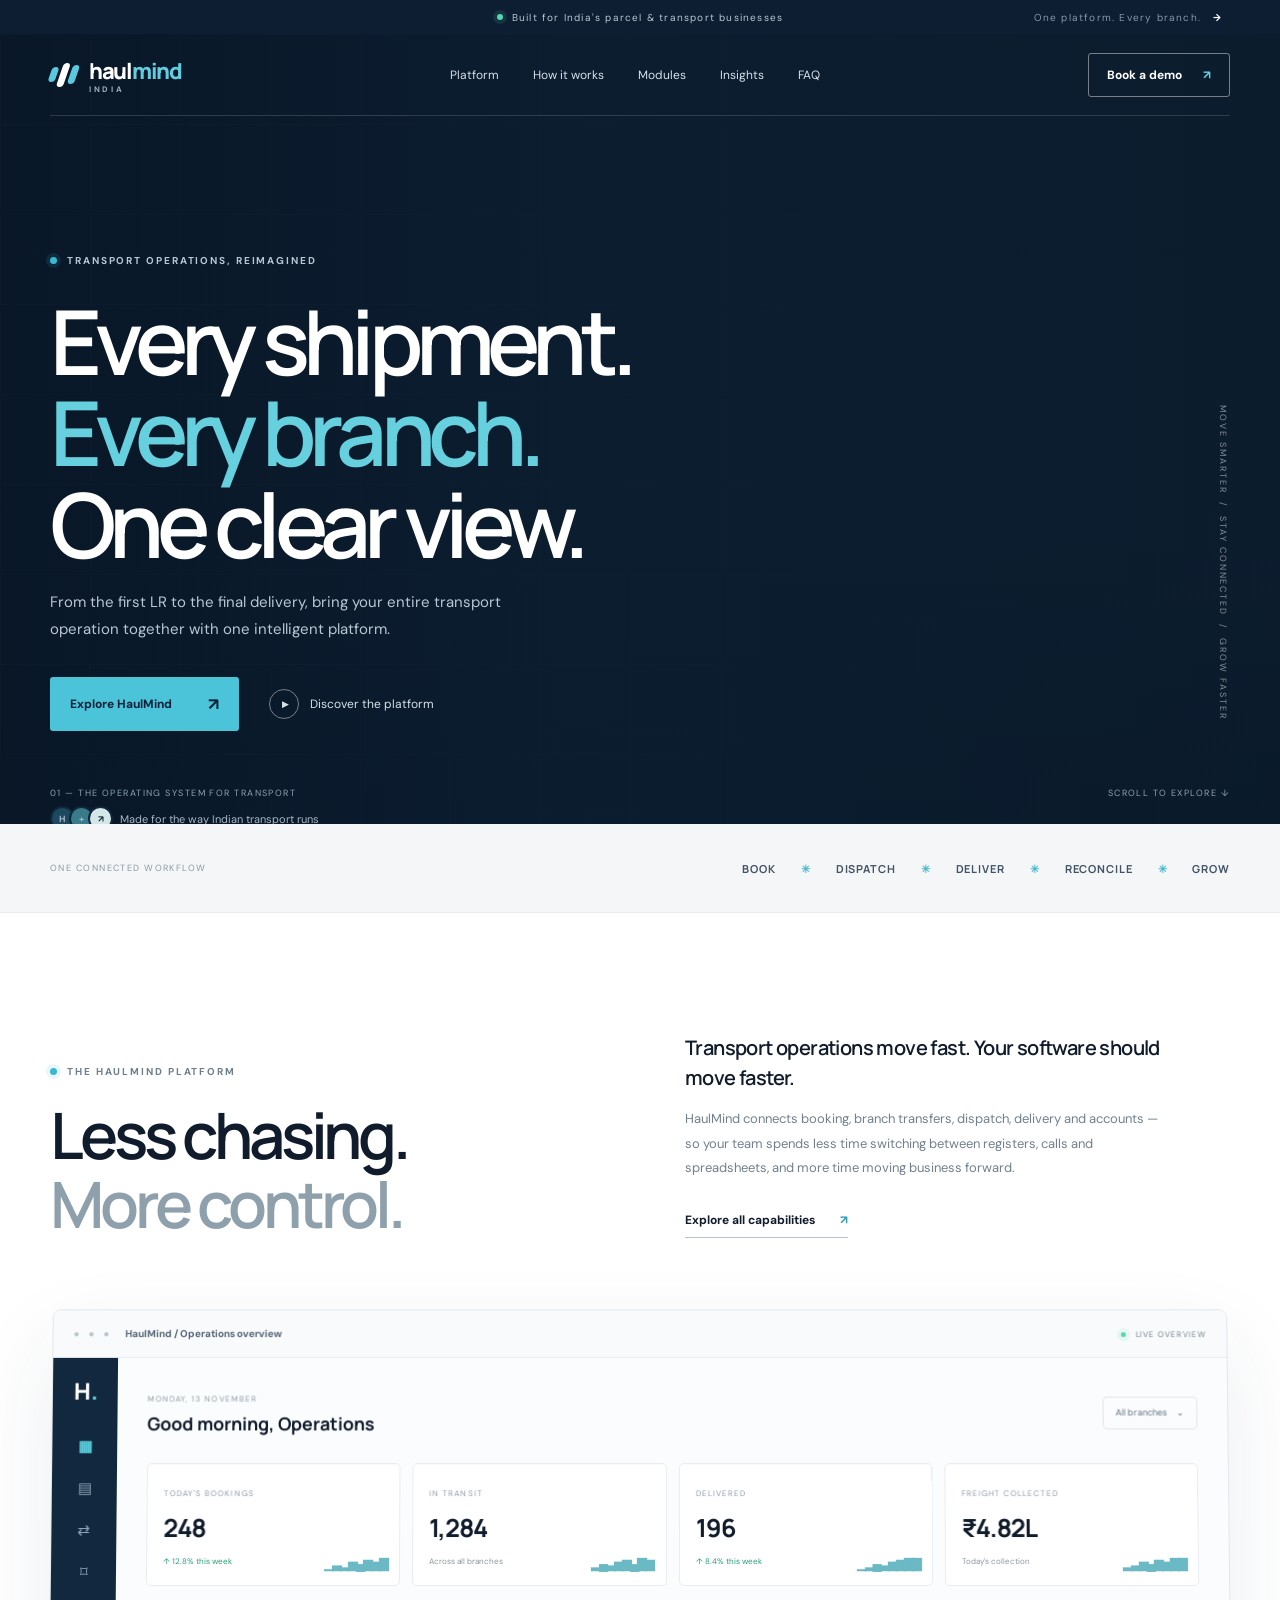
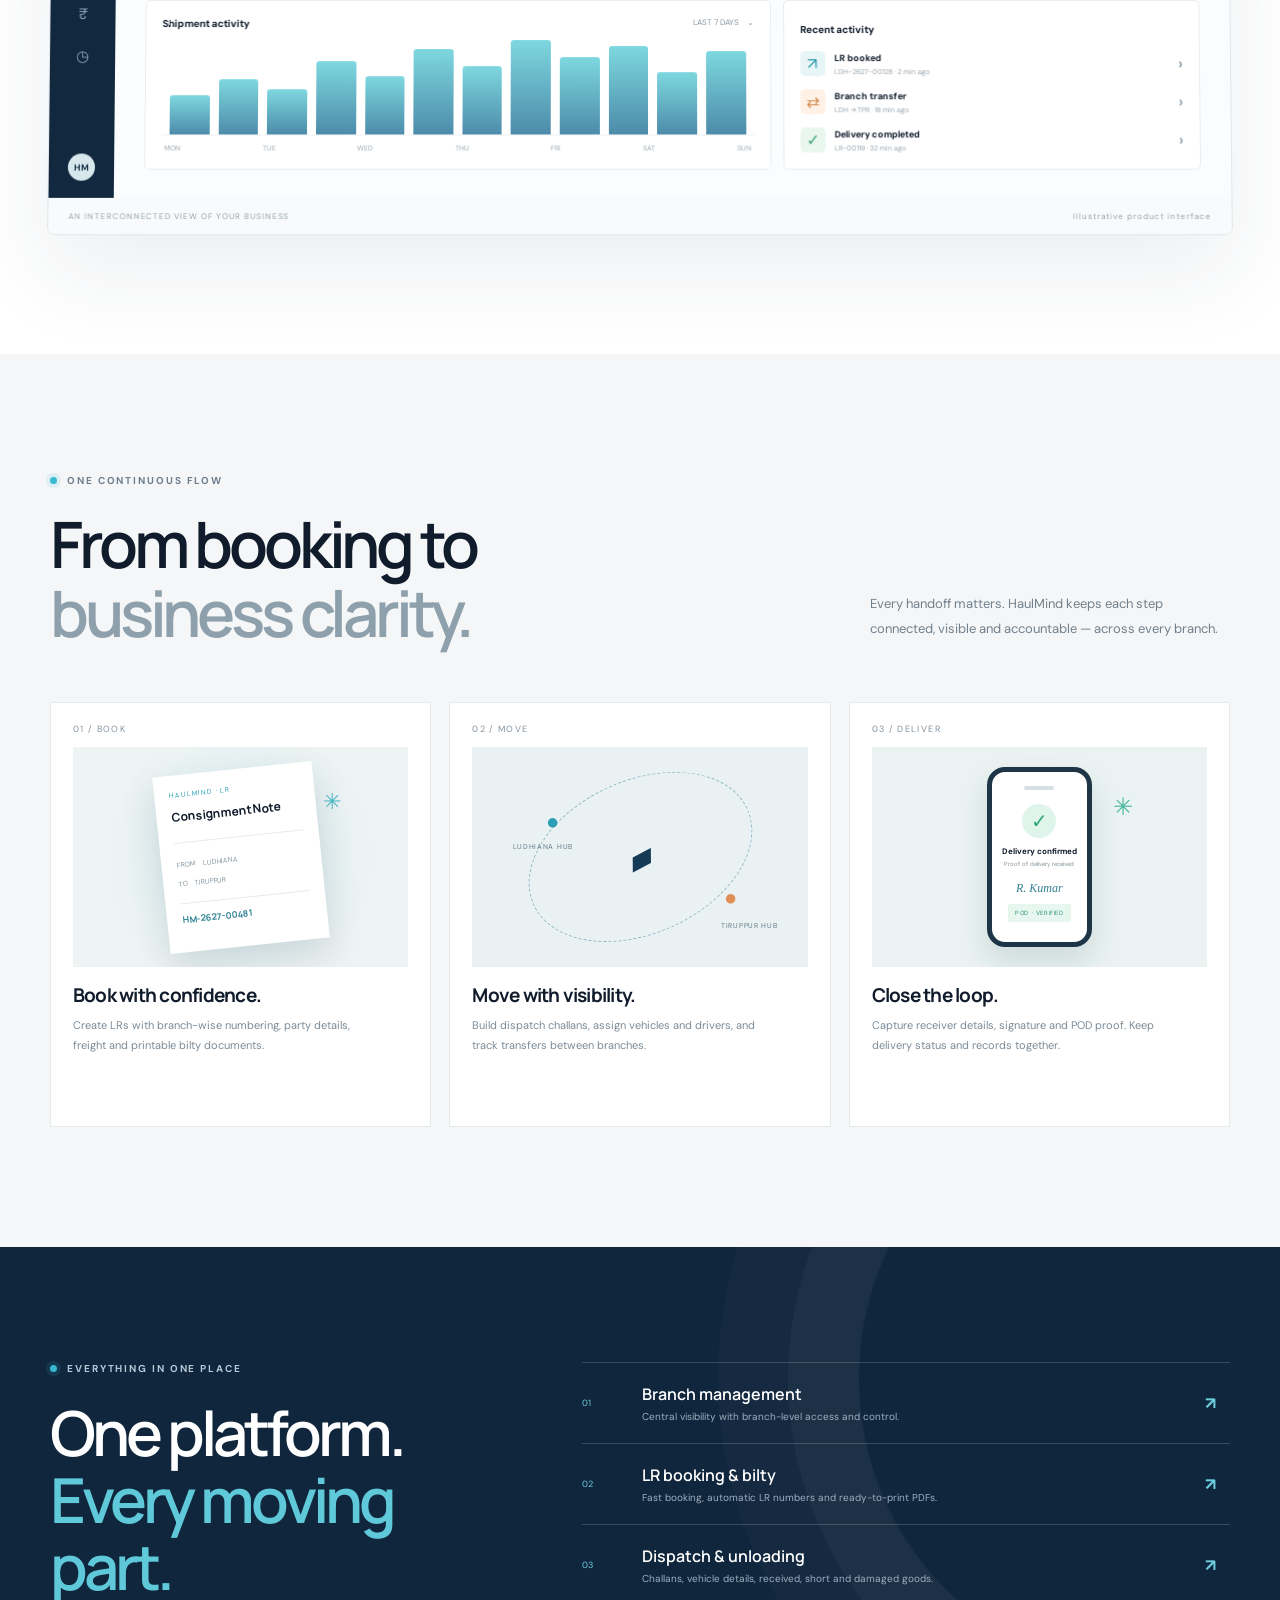
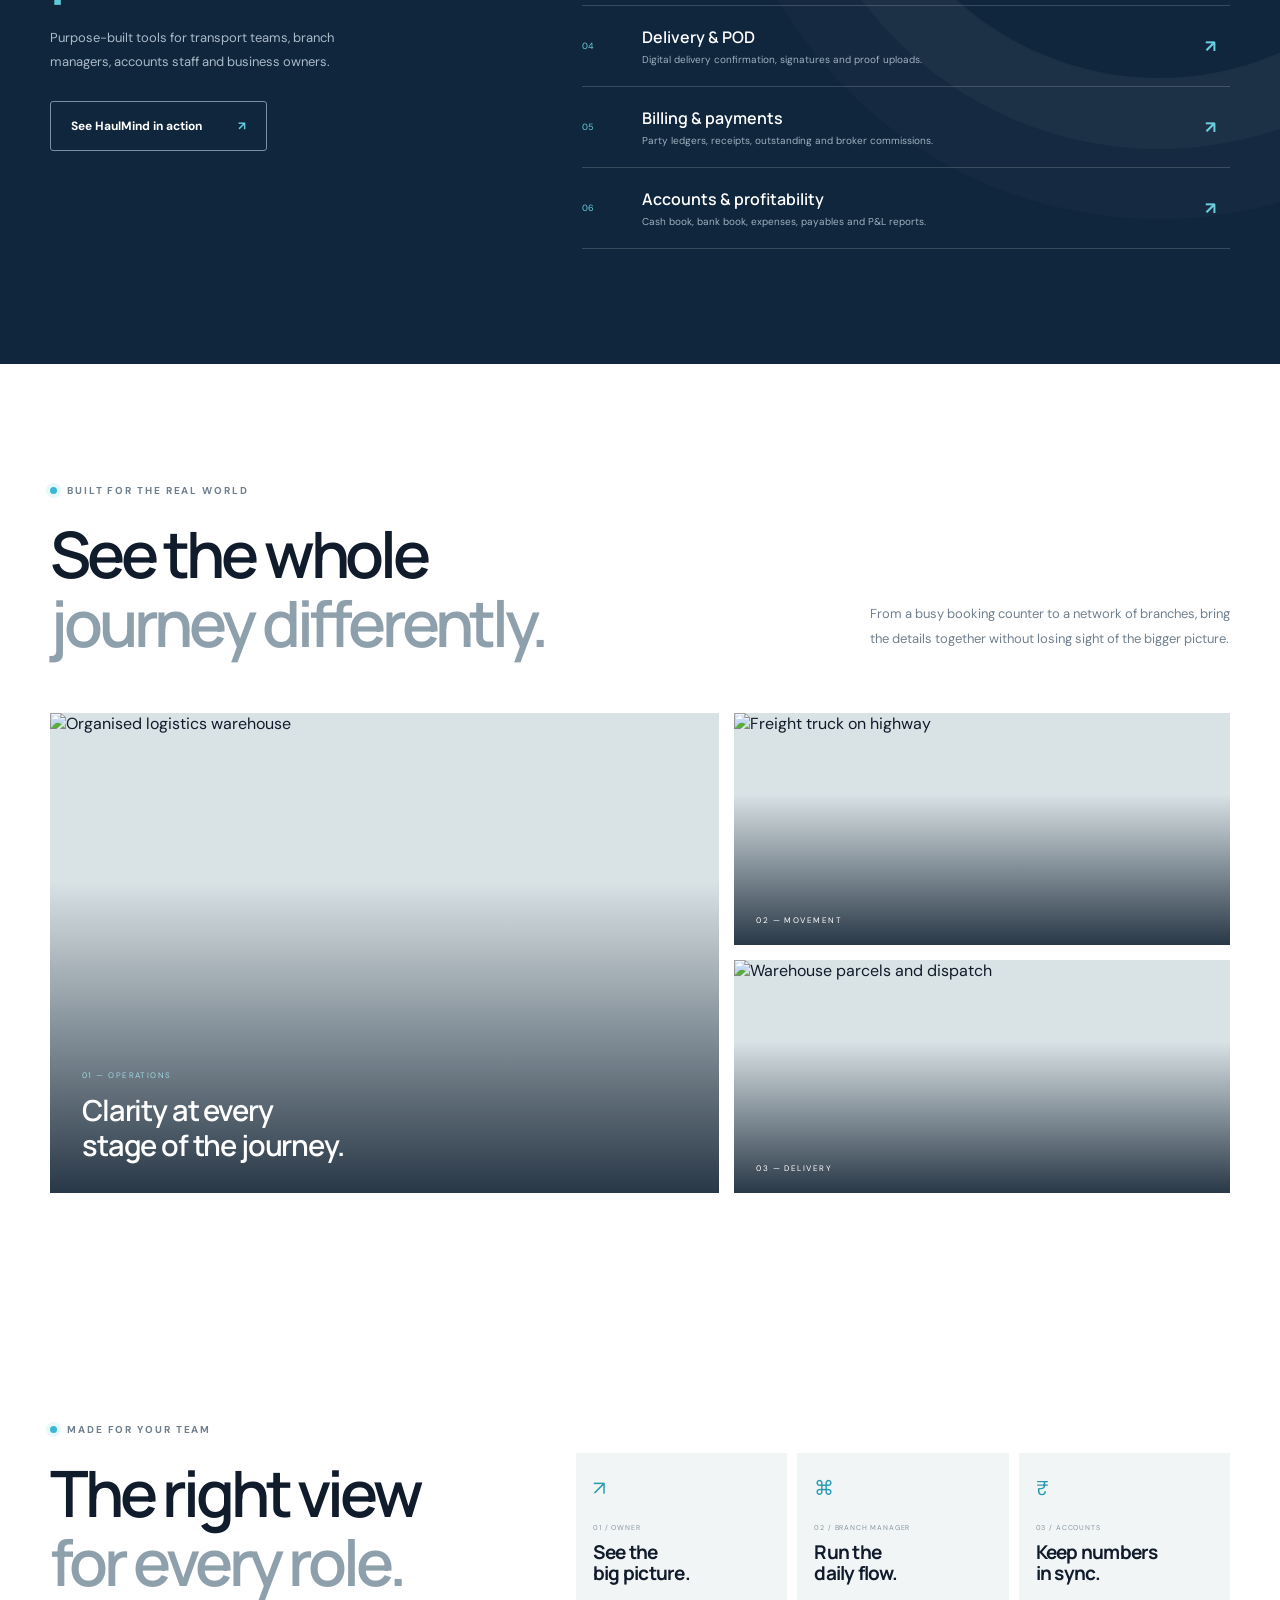
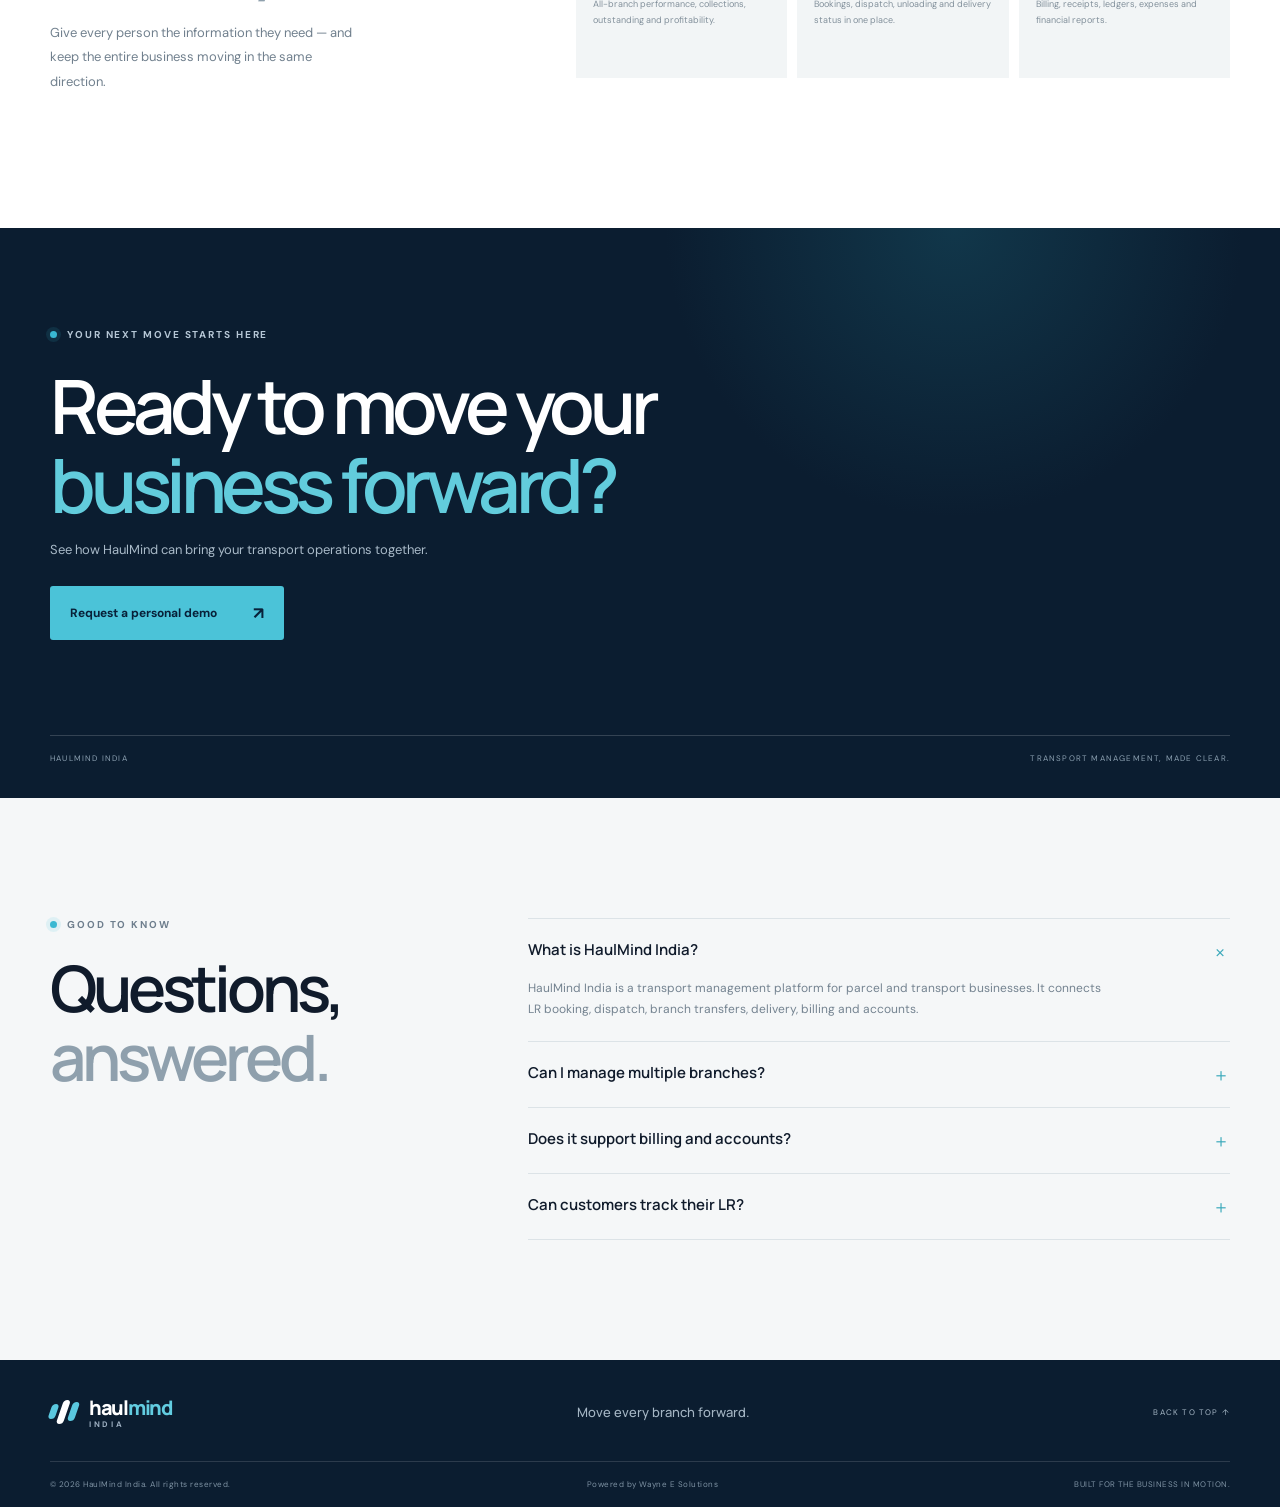
==== index.html @ 46cb45d0 "Add HaulMind India marketing website Static single-page site: index.html, styles.css, script.js, ass" ====
<!doctype html>
<html lang="en">
<head>
<meta charset="utf-8"><meta name="viewport" content="width=device-width, initial-scale=1">
<meta name="description" content="HaulMind India — the complete transport management platform for LR booking, dispatch, branch operations, delivery, billing and accounts.">
<title>HaulMind India — Move Every Branch Forward</title>
<link rel="preconnect" href="https://fonts.googleapis.com"><link rel="preconnect" href="https://fonts.gstatic.com" crossorigin>
<link href="https://fonts.googleapis.com/css2?family=DM+Sans:wght@400;500;600;700&family=Manrope:wght@400;500;600;700;800&display=swap" rel="stylesheet">
<link rel="stylesheet" href="styles.css">
</head>
<body>
<div class="announcement"><span class="pulse"></span> Built for India's parcel & transport businesses <span class="announce-right">One platform. Every branch. <b>→</b></span></div>
<header class="nav-wrap"><nav class="nav container"><a class="brand" href="#top"><span class="brand-mark"><i></i><i></i><i></i></span><span>haul<span>mind</span><small>INDIA</small></span></a><button class="menu-toggle" aria-label="Open menu">☰</button><div class="nav-links"><a href="#platform">Platform</a><a href="#workflow">How it works</a><a href="#modules">Modules</a><a href="#insights">Insights</a><a href="#faq">FAQ</a></div><a class="nav-cta" href="#contact">Book a demo <span>↗</span></a></nav></header>
<main id="top">
<section class="hero"><video class="hero-video" autoplay muted loop playsinline poster="https://images.unsplash.com/photo-1601584115197-04ecc0da31d7?auto=format&fit=crop&w=2000&q=85"><source src="https://videos.pexels.com/video-files/3129671/3129671-hd_1920_1080_25fps.mp4" type="video/mp4"></video><div class="hero-shade"></div><div class="hero-grid"></div>
<div class="container hero-content"><div class="eyebrow light"><span class="eyebrow-dot"></span> TRANSPORT OPERATIONS, REIMAGINED</div><h1>Every shipment.<br><em>Every branch.</em><br>One clear view.</h1><p class="hero-copy">From the first LR to the final delivery, bring your entire transport operation together with one intelligent platform.</p><div class="hero-actions"><a class="btn btn-primary" href="#contact">Explore HaulMind <span>↗</span></a><a class="watch-link" href="#platform"><span class="play">▶</span> Discover the platform</a></div><div class="hero-proof"><div class="proof-avatars"><b>H</b><b>+</b><b>↗</b></div><span>Made for the way Indian transport runs</span></div></div>
<div class="hero-side-note">MOVE SMARTER&nbsp; / &nbsp;STAY CONNECTED&nbsp; / &nbsp;GROW FASTER</div><div class="hero-bottom container"><span>01 — THE OPERATING SYSTEM FOR TRANSPORT</span><span>SCROLL TO EXPLORE ↓</span></div></section>
<section class="trust-strip"><div class="container trust-inner"><span>ONE CONNECTED WORKFLOW</span><div class="trust-items"><b>BOOK</b><i>✳</i><b>DISPATCH</b><i>✳</i><b>DELIVER</b><i>✳</i><b>RECONCILE</b><i>✳</i><b>GROW</b></div></div></section>
<section class="intro section" id="platform"><div class="container intro-grid"><div><div class="eyebrow"><span class="eyebrow-dot"></span> THE HAULMIND PLATFORM</div><h2>Less chasing.<br><span>More control.</span></h2></div><div class="intro-text"><p class="lead">Transport operations move fast. Your software should move faster.</p><p>HaulMind connects booking, branch transfers, dispatch, delivery and accounts — so your team spends less time switching between registers, calls and spreadsheets, and more time moving business forward.</p><a class="text-link" href="#modules">Explore all capabilities <span>↗</span></a></div></div>
<div class="container dashboard-wrap"><div class="dashboard-top"><div><span class="window-dots">● ● ●</span><b>HaulMind / Operations overview</b></div><span class="live-tag"><i></i> LIVE OVERVIEW</span></div><div class="dashboard"><aside class="dash-sidebar"><div class="dash-logo">H<span>.</span></div><div class="side-icons"><b>▦</b><span>▤</span><span>⇄</span><span>⌑</span><span>₹</span><span>◷</span></div><div class="side-user">HM</div></aside><div class="dash-main"><div class="dash-heading"><div><small>MONDAY, 13 NOVEMBER</small><h3>Good morning, Operations</h3></div><span class="branch-select">All branches　⌄</span></div><div class="stat-grid"><div class="stat"><small>TODAY'S BOOKINGS</small><strong>248</strong><em>↑ 12.8% this week</em><div class="spark">▁▃▂▅▄▆▅▇</div></div><div class="stat"><small>IN TRANSIT</small><strong>1,284</strong><em class="muted">Across all branches</em><div class="spark">▂▄▃▅▆▄▇▆</div></div><div class="stat"><small>DELIVERED</small><strong>196</strong><em>↑ 8.4% this week</em><div class="spark">▁▂▄▃▅▆▇▇</div></div><div class="stat"><small>FREIGHT COLLECTED</small><strong>₹4.82L</strong><em class="muted">Today's collection</em><div class="spark">▂▃▅▄▆▅▇▇</div></div></div><div class="dash-lower"><div class="chart-card"><div class="chart-title"><b>Shipment activity</b><small>LAST 7 DAYS　⌄</small></div><div class="bars"><i style="height:42%"></i><i style="height:58%"></i><i style="height:48%"></i><i style="height:78%"></i><i style="height:62%"></i><i style="height:90%"></i><i style="height:72%"></i><i style="height:100%"></i><i style="height:82%"></i><i style="height:94%"></i><i style="height:66%"></i><i style="height:88%"></i></div><div class="chart-labels"><span>MON</span><span>TUE</span><span>WED</span><span>THU</span><span>FRI</span><span>SAT</span><span>SUN</span></div></div><div class="activity-card"><b>Recent activity</b><div class="activity"><i class="act-icon">↗</i><span><b>LR booked</b><small>LDH-2627-00128 · 2 min ago</small></span><strong>›</strong></div><div class="activity"><i class="act-icon orange">⇄</i><span><b>Branch transfer</b><small>LDH → TPR · 18 min ago</small></span><strong>›</strong></div><div class="activity"><i class="act-icon green">✓</i><span><b>Delivery completed</b><small>LR-00119 · 32 min ago</small></span><strong>›</strong></div></div></div></div></div><div class="dash-caption"><span>AN INTERCONNECTED VIEW OF YOUR BUSINESS</span><span>Illustrative product interface</span></div></div></section>
<section class="workflow section" id="workflow"><div class="container"><div class="section-head"><div><div class="eyebrow"><span class="eyebrow-dot"></span> ONE CONTINUOUS FLOW</div><h2>From booking to<br><span>business clarity.</span></h2></div><p>Every handoff matters. HaulMind keeps each step connected, visible and accountable — across every branch.</p></div><div class="flow-grid"><article class="flow-card"><div class="flow-num">01 / BOOK</div><div class="flow-art booking-art"><div class="paper"><span>HAULMIND · LR</span><b>Consignment Note</b><hr><small>FROM　LUDHIANA</small><small>TO　TIRUPPUR</small><div class="paper-line"></div><strong>HM-2627-00481</strong></div><span class="art-orbit">✳</span></div><h3>Book with confidence.</h3><p>Create LRs with branch-wise numbering, party details, freight and printable bilty documents.</p></article><article class="flow-card"><div class="flow-num">02 / MOVE</div><div class="flow-art route-art"><div class="route-line"></div><span class="route-pin pin-a">●</span><span class="route-pin pin-b">●</span><div class="route-label label-a">LUDHIANA HUB</div><div class="route-label label-b">TIRUPPUR HUB</div><div class="route-truck">▰</div></div><h3>Move with visibility.</h3><p>Build dispatch challans, assign vehicles and drivers, and track transfers between branches.</p></article><article class="flow-card"><div class="flow-num">03 / DELIVER</div><div class="flow-art deliver-art"><div class="phone"><div class="phone-top"></div><div class="phone-check">✓</div><b>Delivery confirmed</b><small>Proof of delivery received</small><div class="signature">R. Kumar</div><span class="pod-chip">POD · VERIFIED</span></div><span class="deliver-spark">✳</span></div><h3>Close the loop.</h3><p>Capture receiver details, signature and POD proof. Keep delivery status and records together.</p></article></div></div></section>
<section class="feature-band" id="modules"><div class="container feature-layout"><div class="feature-intro"><div class="eyebrow light"><span class="eyebrow-dot"></span> EVERYTHING IN ONE PLACE</div><h2>One platform.<br><em>Every moving part.</em></h2><p>Purpose-built tools for transport teams, branch managers, accounts staff and business owners.</p><a class="btn btn-outline" href="#contact">See HaulMind in action <span>↗</span></a></div><div class="feature-list"><a class="feature-row" href="#contact"><span>01</span><div><h3>Branch management</h3><p>Central visibility with branch-level access and control.</p></div><b>↗</b></a><a class="feature-row" href="#contact"><span>02</span><div><h3>LR booking & bilty</h3><p>Fast booking, automatic LR numbers and ready-to-print PDFs.</p></div><b>↗</b></a><a class="feature-row" href="#contact"><span>03</span><div><h3>Dispatch & unloading</h3><p>Challans, vehicle details, received, short and damaged goods.</p></div><b>↗</b></a><a class="feature-row" href="#contact"><span>04</span><div><h3>Delivery & POD</h3><p>Digital delivery confirmation, signatures and proof uploads.</p></div><b>↗</b></a><a class="feature-row" href="#contact"><span>05</span><div><h3>Billing & payments</h3><p>Party ledgers, receipts, outstanding and broker commissions.</p></div><b>↗</b></a><a class="feature-row" href="#contact"><span>06</span><div><h3>Accounts & profitability</h3><p>Cash book, bank book, expenses, payables and P&L reports.</p></div><b>↗</b></a></div></div></section>
<section class="visual-section section" id="insights"><div class="container"><div class="section-head"><div><div class="eyebrow"><span class="eyebrow-dot"></span> BUILT FOR THE REAL WORLD</div><h2>See the whole<br><span>journey differently.</span></h2></div><p>From a busy booking counter to a network of branches, bring the details together without losing sight of the bigger picture.</p></div><div class="image-mosaic"><div class="mosaic-main"><img src="https://images.unsplash.com/photo-1586528116311-ad8dd3c8310d?auto=format&fit=crop&w=1200&q=85" alt="Organised logistics warehouse"><div class="mosaic-overlay"><span>01 — OPERATIONS</span><b>Clarity at every<br>stage of the journey.</b></div></div><div class="mosaic-side"><div class="mosaic-small"><img src="https://images.unsplash.com/photo-1601584115197-04ecc0da31d7?auto=format&fit=crop&w=900&q=85" alt="Freight truck on highway"><span>02 — MOVEMENT</span></div><div class="mosaic-small"><img src="https://images.unsplash.com/photo-1566576912321-d58ddd7a6088?auto=format&fit=crop&w=900&q=85" alt="Warehouse parcels and dispatch"><span>03 — DELIVERY</span></div></div></div></div></section>
<section class="roles section"><div class="container role-grid"><div><div class="eyebrow"><span class="eyebrow-dot"></span> MADE FOR YOUR TEAM</div><h2>The right view<br><span>for every role.</span></h2><p class="role-desc">Give every person the information they need — and keep the entire business moving in the same direction.</p></div><div class="role-cards"><div class="role-card"><span>↗</span><small>01 / OWNER</small><h3>See the<br>big picture.</h3><p>All-branch performance, collections, outstanding and profitability.</p></div><div class="role-card"><span>⌘</span><small>02 / BRANCH MANAGER</small><h3>Run the<br>daily flow.</h3><p>Bookings, dispatch, unloading and delivery status in one place.</p></div><div class="role-card"><span>₹</span><small>03 / ACCOUNTS</small><h3>Keep numbers<br>in sync.</h3><p>Billing, receipts, ledgers, expenses and financial reports.</p></div></div></div></section>
<section class="cta-section" id="contact"><div class="cta-glow"></div><div class="container cta-content"><div class="eyebrow light"><span class="eyebrow-dot"></span> YOUR NEXT MOVE STARTS HERE</div><h2>Ready to move your<br><em>business forward?</em></h2><p>See how HaulMind can bring your transport operations together.</p><a class="btn btn-primary" href="mailto:hello@wayneesolutions.com?subject=HaulMind%20India%20Demo%20Request">Request a personal demo <span>↗</span></a><div class="cta-foot"><span>HAULMIND INDIA</span><span>TRANSPORT MANAGEMENT, MADE CLEAR.</span></div></div></section>
<section class="faq section" id="faq"><div class="container faq-grid"><div><div class="eyebrow"><span class="eyebrow-dot"></span> GOOD TO KNOW</div><h2>Questions,<br><span>answered.</span></h2></div><div class="faq-list"><details open><summary>What is HaulMind India? <b>＋</b></summary><p>HaulMind India is a transport management platform for parcel and transport businesses. It connects LR booking, dispatch, branch transfers, delivery, billing and accounts.</p></details><details><summary>Can I manage multiple branches? <b>＋</b></summary><p>Yes. HaulMind is designed for multi-branch operations, with central visibility for owners and branch-scoped access for staff.</p></details><details><summary>Does it support billing and accounts? <b>＋</b></summary><p>Yes. The platform includes party billing, receipts, ledgers, outstanding ageing, cash and bank books, expenses, payables and profit & loss reports.</p></details><details><summary>Can customers track their LR? <b>＋</b></summary><p>HaulMind includes a public LR tracking page so shipment status can be checked using the LR number.</p></details></div></div></section>
</main>
<footer class="footer"><div class="container footer-top"><a class="brand brand-footer" href="#top"><span class="brand-mark"><i></i><i></i><i></i></span><span>haul<span>mind</span><small>INDIA</small></span></a><p>Move every branch forward.</p><a href="#top" class="back-top">BACK TO TOP ↑</a></div><div class="container footer-bottom"><span>© 2026 HaulMind India. All rights reserved.</span><span>Powered by Wayne E Solutions</span><span>BUILT FOR THE BUSINESS IN MOTION.</span></div></footer>
<script src="script.js"></script>
</body></html>
---- styles.css ----
:root{--ink:#101b2b;--navy:#10253d;--blue:#2865e8;--cyan:#55c7df;--paper:#f4f6f7;--muted:#718092;--line:#dfe5e9}*{box-sizing:border-box}html{scroll-behavior:smooth}body{margin:0;font-family:'DM Sans',sans-serif;color:var(--ink);background:#fff}a{color:inherit;text-decoration:none}.container{width:min(1180px,calc(100% - 56px));margin:auto}.announcement{height:34px;background:#0d1e32;color:#b9c7d4;font-size:10px;letter-spacing:.12em;display:flex;align-items:center;justify-content:center;gap:9px}.pulse,.live-tag i{width:6px;height:6px;border-radius:50%;background:#55d7b0;display:inline-block;box-shadow:0 0 0 4px #55d7b01c}.announce-right{position:absolute;right:4.5%;color:#8498ac}.announce-right b{color:#fff;margin-left:8px}.nav-wrap{position:absolute;top:34px;z-index:10;width:100%;color:white}.nav{height:82px;display:flex;align-items:center;justify-content:space-between;border-bottom:1px solid #ffffff25}.brand{display:flex;align-items:center;gap:10px;font:800 22px Manrope,sans-serif;letter-spacing:-1.3px}.brand>span:last-child{position:relative}.brand>span:last-child>span{color:#62cce0}.brand small{display:block;font:700 8px 'DM Sans';letter-spacing:.34em;margin-top:-2px;color:#9eb0c2}.brand-mark{width:29px;height:29px;display:flex;align-items:center;gap:3px;transform:skew(-19deg)}.brand-mark i{display:block;width:7px;border-radius:5px;background:#5ac8df}.brand-mark i:nth-child(1){height:15px}.brand-mark i:nth-child(2){height:24px;background:#fff}.brand-mark i:nth-child(3){height:19px;background:#5ac8df}.nav-links{display:flex;gap:34px;font-size:12px;color:#d6e0e8}.nav-links a:hover{color:#63d1e5}.nav-cta{font-size:12px;font-weight:700;border:1px solid #ffffff70;border-radius:3px;padding:13px 18px}.nav-cta span{margin-left:18px;color:#63d1e5}.menu-toggle{display:none;background:none;border:0;color:#fff;font-size:24px}.hero{height:790px;min-height:690px;position:relative;overflow:hidden;background:#0c1c2c;color:#fff}.hero-video,.hero-shade,.hero-grid{position:absolute;inset:0;width:100%;height:100%}.hero-video{object-fit:cover;opacity:.49;filter:saturate(.72)}.hero-shade{background:linear-gradient(90deg,#091727f2 0%,#0b1d30d9 44%,#0b1d3061 100%),linear-gradient(0deg,#091827 0%,transparent 35%)}.hero-grid{opacity:.16;background-image:linear-gradient(#a9c6d71b 1px,transparent 1px),linear-gradient(90deg,#a9c6d71b 1px,transparent 1px);background-size:90px 90px;mask-image:linear-gradient(90deg,black,transparent 90%)}.hero-content{position:relative;z-index:2;padding-top:220px}.eyebrow{font-size:10px;font-weight:700;letter-spacing:.19em;color:#6e7e8d;display:flex;align-items:center;gap:10px}.eyebrow.light{color:#b6c7d6}.eyebrow-dot{width:7px;height:7px;background:#39b8d2;display:inline-block;border-radius:50%;box-shadow:0 0 0 4px #39b8d21e}.hero h1{font:600 clamp(55px,7vw,90px)/1.02 Manrope,sans-serif;letter-spacing:-.075em;margin:28px 0 20px;max-width:760px}.hero h1 em,.cta-content h2 em{font-style:normal;color:#66d0df}.hero-copy{max-width:470px;color:#b9c7d3;font-size:15px;line-height:1.8}.hero-actions{display:flex;align-items:center;gap:30px;margin-top:34px}.btn{display:inline-flex;align-items:center;gap:36px;padding:16px 20px;border-radius:3px;font-size:12px;font-weight:700;transition:.25s transform,.25s box-shadow}.btn:hover{transform:translateY(-4px);box-shadow:0 14px 35px #0003}.btn-primary{background:#4bc3d8;color:#082139}.btn-primary span{font-size:17px}.watch-link{font-size:12px;color:#d6e1e9;display:flex;align-items:center;gap:11px}.play{width:30px;height:30px;border:1px solid #ffffff70;border-radius:50%;display:grid;place-items:center;font-size:9px;padding-left:2px}.hero-proof{display:flex;align-items:center;gap:13px;margin-top:75px;color:#a7b7c6;font-size:11px}.proof-avatars{display:flex}.proof-avatars b{width:25px;height:25px;border-radius:50%;display:grid;place-items:center;background:#1c4960;border:2px solid #10263a;margin-right:-6px;font-size:9px}.proof-avatars b:nth-child(2){background:#397b8b}.proof-avatars b:nth-child(3){background:#d4e6e8;color:#10263a}.hero-side-note{position:absolute;right:4%;top:47%;writing-mode:vertical-rl;font-size:9px;letter-spacing:.22em;color:#ffffff80}.hero-bottom{position:absolute;bottom:25px;left:50%;transform:translateX(-50%);display:flex;justify-content:space-between;color:#8da0b2;font-size:9px;letter-spacing:.16em}.trust-strip{background:#f4f6f7;border-bottom:1px solid #e7ebee}.trust-inner{height:88px;display:flex;align-items:center;justify-content:space-between}.trust-inner>span{font-size:9px;letter-spacing:.16em;color:#8b98a4}.trust-items{display:flex;align-items:center;gap:25px;font:700 11px Manrope;letter-spacing:.08em;color:#415365}.trust-items i{font-style:normal;color:#49b9cd}.section{padding:120px 0}.intro-grid{display:grid;grid-template-columns:1fr 1fr;gap:90px;align-items:end}.section h2{font:600 clamp(43px,5vw,64px)/1.08 Manrope;letter-spacing:-.065em;margin:22px 0 0}.section h2 span{color:#8fa0ad}.intro-text{max-width:490px}.lead{font:600 20px/1.5 Manrope;letter-spacing:-.03em;margin:0 0 14px}.intro-text>p:not(.lead),.section-head>p,.role-desc{font-size:13px;line-height:1.9;color:#71808e}.text-link{display:inline-flex;gap:25px;margin-top:18px;font-size:12px;font-weight:700;border-bottom:1px solid #b5c3cc;padding-bottom:9px}.text-link span{color:#2c9eb7}.dashboard-wrap{margin-top:70px;background:#fff;border:1px solid #e1e7eb;box-shadow:0 35px 90px #20384d16;border-radius:8px;overflow:hidden;transform:perspective(1400px) rotateX(1.5deg);transition:transform .5s}.dashboard-wrap:hover{transform:perspective(1400px) rotateX(0) translateY(-5px)}.dashboard-top{height:48px;background:#f8fafb;border-bottom:1px solid #e8edf0;display:flex;align-items:center;justify-content:space-between;padding:0 20px;font-size:10px;color:#536475}.window-dots{color:#b8c5ce;letter-spacing:3px;margin-right:13px}.live-tag{font-size:8px;letter-spacing:.12em;color:#71818d}.live-tag i{margin-right:7px;width:5px;height:5px}.dashboard{display:flex;min-height:365px}.dash-sidebar{width:65px;background:#12283e;display:flex;flex-direction:column;align-items:center;padding:17px 0;gap:30px}.dash-logo{color:white;font:800 23px Manrope}.dash-logo span{color:#5bd0df}.side-icons{display:grid;gap:22px;color:#91a7b9;text-align:center;font-size:15px}.side-icons b{color:#5bd0df}.side-user{margin-top:auto;background:#d7e8ec;color:#173248;border-radius:50%;width:27px;height:27px;display:grid;place-items:center;font-size:9px;font-weight:700}.dash-main{padding:28px 30px;flex:1;background:#fbfcfd}.dash-heading{display:flex;justify-content:space-between;align-items:center;margin-bottom:23px}.dash-heading small,.stat small{font-size:8px;letter-spacing:.13em;color:#8b9aa6}.dash-heading h3{font:700 18px Manrope;margin:5px 0}.branch-select{border:1px solid #e0e6ea;padding:9px 12px;border-radius:4px;font-size:9px;color:#607080}.stat-grid{display:grid;grid-template-columns:repeat(4,1fr);gap:12px}.stat{position:relative;padding:16px;border:1px solid #e8edf0;background:#fff;border-radius:5px;min-height:112px;overflow:hidden}.stat strong{display:block;font:700 25px Manrope;margin:9px 0 3px;letter-spacing:-1px}.stat em{font-size:8px;font-style:normal;color:#269b79}.stat em.muted{color:#8795a0}.spark{position:absolute;right:12px;bottom:13px;color:#6bb9c5;font-size:13px;letter-spacing:-2px}.dash-lower{display:grid;grid-template-columns:1.5fr 1fr;gap:12px;margin-top:14px}.chart-card,.activity-card{border:1px solid #e8edf0;background:#fff;border-radius:5px;padding:16px}.chart-title{display:flex;justify-content:space-between;font-size:10px}.chart-title small{font-size:8px;color:#8795a0}.bars{height:105px;display:flex;align-items:end;gap:9px;padding:10px 8px 0;border-bottom:1px solid #edf0f2}.bars i{flex:1;background:linear-gradient(0deg,#2d779b,#67d1d9);border-radius:3px 3px 0 0;opacity:.85}.chart-labels{display:flex;justify-content:space-between;padding:8px 3px 0;font-size:7px;color:#9aa6af}.activity-card>b{font-size:10px}.activity{display:flex;align-items:center;gap:9px;margin-top:13px}.act-icon{width:25px;height:25px;border-radius:5px;background:#e7f5f6;color:#2597a7;display:grid;place-items:center;font-style:normal}.act-icon.orange{background:#fff1e6;color:#d18a4d}.act-icon.green{background:#e9f7ef;color:#3ca577}.activity span{display:flex;flex-direction:column;gap:3px;flex:1}.activity span b{font-size:9px}.activity span small{font-size:7px;color:#93a0aa}.activity strong{color:#9ba9b3}.dash-caption{display:flex;justify-content:space-between;padding:13px 20px;background:#f8fafb;color:#94a1aa;font-size:8px;letter-spacing:.12em}.workflow{background:#f4f6f7}.section-head{display:flex;justify-content:space-between;align-items:end;margin-bottom:55px}.section-head>p{max-width:360px;margin-bottom:6px}.flow-grid{display:grid;grid-template-columns:repeat(3,1fr);gap:18px}.flow-card{background:#fff;border:1px solid #e5eaed;padding:20px 22px 28px;min-height:425px;transition:.35s transform,.35s box-shadow;transform-style:preserve-3d}.flow-card:hover{transform:translateY(-9px) perspective(900px) rotateX(2deg);box-shadow:0 25px 55px #20384d13}.flow-num{font-size:9px;letter-spacing:.15em;color:#83929e}.flow-art{height:220px;margin:12px 0 14px;position:relative;display:grid;place-items:center;overflow:hidden;background:#edf4f5}.booking-art{background:radial-gradient(circle at 50% 50%,#d7eef0,#eef3f3 68%)}.paper{width:160px;height:177px;background:#fff;padding:15px;box-shadow:0 15px 35px #1a3c4b24;transform:rotate(-6deg);display:flex;flex-direction:column;gap:9px;transition:.4s}.flow-card:hover .paper{transform:rotate(0) translateY(-5px)}.paper span{font-size:7px;color:#36a7b8;letter-spacing:.12em}.paper b{font:700 12px Manrope}.paper hr{width:100%;border:0;border-top:1px solid #e6ecee}.paper small{font-size:7px;color:#8998a2}.paper-line{height:1px;background:#e5eaed;margin-top:5px}.paper strong{font:700 9px Manrope;color:#2d8294}.art-orbit{position:absolute;right:20%;top:18%;font-size:22px;color:#4bb6c5}.route-art{background:#eaf1f3}.route-line{width:70%;height:70%;border:1px dashed #8cb8c3;border-radius:50%;transform:rotate(-24deg)}.route-pin{position:absolute;color:#2c9eb5;font-size:22px;text-shadow:0 0 0 5px white}.pin-a{left:22%;top:27%}.pin-b{right:21%;bottom:25%;color:#e08e54}.route-label{position:absolute;font-size:7px;letter-spacing:.1em;color:#607985}.label-a{left:12%;top:43%}.label-b{right:9%;bottom:17%}.route-truck{position:absolute;font-size:36px;color:#153a55;transform:rotate(-28deg);transition:.4s}.flow-card:hover .route-truck{transform:translate(17px,-12px) rotate(-28deg)}.deliver-art{background:#eaf3f1}.phone{height:180px;width:105px;background:#fff;border:5px solid #1d3547;border-radius:18px;display:flex;flex-direction:column;align-items:center;padding:14px 8px;box-shadow:0 15px 30px #19384b22}.phone-top{width:30px;height:4px;background:#d6dfe2;border-radius:5px;margin-bottom:14px}.phone-check{width:34px;height:34px;border-radius:50%;background:#dff5eb;color:#2da878;display:grid;place-items:center;font-size:20px;margin-bottom:8px}.phone b{font-size:8px}.phone small{font-size:6px;color:#84949b;margin-top:4px}.signature{font:italic 12px Georgia;color:#347f90;margin:13px 0 8px}.pod-chip{font-size:6px;letter-spacing:.1em;color:#248f76;background:#e7f7ef;padding:5px 7px}.deliver-spark{position:absolute;right:22%;top:20%;color:#4bb9a0;font-size:24px}.flow-card h3{font:700 19px Manrope;letter-spacing:-.04em;margin:15px 0 8px}.flow-card p{font-size:11px;line-height:1.8;color:#7c8b97;margin:0;max-width:290px}.feature-band{background:#10263c;color:#fff;padding:115px 0;position:relative;overflow:hidden}.feature-band:after{content:'';position:absolute;width:600px;height:600px;border:1px solid #ffffff0d;border-radius:50%;right:-180px;top:-170px;box-shadow:0 0 0 70px #ffffff08,0 0 0 140px #ffffff05}.feature-layout{display:grid;grid-template-columns:.8fr 1.2fr;gap:100px;position:relative;z-index:1}.feature-intro h2{font:600 clamp(43px,5vw,62px)/1.08 Manrope;letter-spacing:-.065em;margin:25px 0}.feature-intro h2 em{font-style:normal;color:#60c9d9}.feature-intro p{font-size:13px;line-height:1.8;color:#a9bac8;max-width:330px;margin-bottom:28px}.btn-outline{border:1px solid #7890a4;color:#fff}.btn-outline span{color:#64d0df}.feature-list{border-top:1px solid #ffffff2b}.feature-row{display:grid;grid-template-columns:45px 1fr 25px;gap:15px;align-items:center;padding:20px 0;border-bottom:1px solid #ffffff2b;transition:.25s;padding-left:0}.feature-row:hover{padding-left:10px;background:linear-gradient(90deg,#ffffff0a,transparent)}.feature-row>span{font-size:9px;color:#6ccddd}.feature-row h3{font:600 16px Manrope;margin:0 0 5px}.feature-row p{font-size:10px;color:#9eb0bf;margin:0}.feature-row>b{font-size:17px;color:#6ccddd}.visual-section{padding-bottom:110px}.image-mosaic{display:grid;grid-template-columns:1.35fr 1fr;gap:15px;height:480px}.mosaic-main,.mosaic-small{position:relative;overflow:hidden;background:#d9e2e5}.mosaic-main img,.mosaic-small img{width:100%;height:100%;object-fit:cover;transition:transform .8s cubic-bezier(.2,.7,.2,1),filter .5s}.mosaic-main:hover img,.mosaic-small:hover img{transform:scale(1.07);filter:saturate(1.15)}.mosaic-main:after,.mosaic-small:after{content:'';position:absolute;inset:0;background:linear-gradient(0deg,#0a1a2bd9,transparent 65%)}.mosaic-overlay{position:absolute;z-index:1;bottom:30px;left:32px;color:#fff;display:flex;flex-direction:column;gap:13px}.mosaic-overlay span,.mosaic-small span{font-size:8px;letter-spacing:.18em;color:#9fd7df}.mosaic-overlay b{font:600 29px/1.2 Manrope;letter-spacing:-.04em}.mosaic-side{display:grid;grid-template-rows:1fr 1fr;gap:15px;min-height:0}.mosaic-small span{position:absolute;z-index:1;bottom:20px;left:22px;color:white}.role-grid{display:grid;grid-template-columns:.8fr 1.2fr;gap:90px;align-items:center}.role-desc{max-width:320px;margin-top:25px}.role-cards{display:grid;grid-template-columns:repeat(3,1fr);gap:10px}.role-card{background:#f2f5f6;padding:22px 17px;min-height:225px;transition:.3s;transform-style:preserve-3d}.role-card:hover{transform:perspective(600px) rotateY(-5deg) translateY(-7px);background:#e9f2f4}.role-card>span{font-size:20px;color:#299bb1}.role-card small{display:block;font-size:7px;letter-spacing:.12em;color:#8796a0;margin:22px 0 10px}.role-card h3{font:700 19px/1.15 Manrope;letter-spacing:-.04em;margin:0}.role-card p{font-size:9px;line-height:1.7;color:#82909b;margin-top:12px}.cta-section{background:#0b1d30;color:white;padding:100px 0 35px;position:relative;overflow:hidden}.cta-glow{position:absolute;width:600px;height:600px;border-radius:50%;background:radial-gradient(circle,#1b6175 0%,#0b1d30 68%);opacity:.38;right:2%;top:-300px}.cta-content{position:relative;z-index:1}.cta-content h2{font:600 clamp(46px,6vw,75px)/1.06 Manrope;letter-spacing:-.07em;margin:25px 0 16px}.cta-content h2 em{color:#62ccdc}.cta-content>p{font-size:13px;color:#a9bac8;margin-bottom:28px}.cta-foot{display:flex;justify-content:space-between;border-top:1px solid #ffffff2b;margin-top:95px;padding-top:17px;color:#8ca0b1;font-size:8px;letter-spacing:.15em}.faq{background:#f5f7f8}.faq-grid{display:grid;grid-template-columns:.7fr 1.3fr;gap:100px}.faq-list{border-top:1px solid #dce3e7}.faq-list details{border-bottom:1px solid #dce3e7;padding:20px 0}.faq-list summary{list-style:none;cursor:pointer;font:600 15px Manrope;display:flex;justify-content:space-between}.faq-list summary::-webkit-details-marker{display:none}.faq-list summary b{font-size:18px;color:#39a8ba;font-weight:400;transition:.2s}.faq-list details[open] summary b{transform:rotate(45deg)}.faq-list details p{font-size:12px;line-height:1.8;color:#748390;max-width:580px;margin:14px 0 0}.footer{background:#0b1d30;color:#fff;padding:30px 0 18px}.footer-top{display:flex;align-items:center;justify-content:space-between;padding-bottom:27px;border-bottom:1px solid #ffffff22}.brand-footer{font-size:20px}.footer-top>p{font:500 13px Manrope;color:#a5b6c4}.back-top{font-size:8px;letter-spacing:.15em;color:#a5b6c4}.footer-bottom{display:flex;justify-content:space-between;padding-top:17px;color:#7f93a4;font-size:8px;letter-spacing:.06em}
@media(max-width:850px){.nav-links{gap:16px}.hero{height:730px}.hero-content{padding-top:205px}.intro-grid,.feature-layout,.role-grid,.faq-grid{gap:45px}.feature-layout{grid-template-columns:.8fr 1.2fr}.role-cards{gap:7px}.role-card{padding:17px 12px}.section{padding:90px 0}}
@media(max-width:650px){.container{width:min(100% - 36px,1180px)}.announcement{font-size:8px}.announce-right{display:none}.nav{height:70px}.menu-toggle{display:block;margin-left:auto;margin-right:15px}.nav-links{display:none;position:absolute;top:70px;left:0;right:0;background:#10263c;padding:20px;flex-direction:column;gap:20px}.nav-links.open{display:flex}.nav-cta{padding:11px 12px;font-size:10px}.brand{font-size:19px}.hero{height:760px;min-height:0}.hero-content{padding-top:190px}.hero h1{font-size:clamp(49px,13vw,68px)}.hero-copy{font-size:13px;max-width:340px}.hero-actions{gap:18px;flex-wrap:wrap}.btn{padding:14px 15px;gap:20px}.hero-proof{margin-top:55px}.hero-side-note{display:none}.hero-bottom{font-size:7px;letter-spacing:.08em}.trust-inner{height:auto;min-height:85px;display:block;padding-top:19px}.trust-items{gap:9px;justify-content:space-between;margin-top:13px;font-size:8px}.trust-items i{font-size:8px}.section{padding:75px 0}.intro-grid,.section-head,.feature-layout,.role-grid,.faq-grid{grid-template-columns:1fr;display:grid;gap:22px}.section h2{font-size:48px}.intro-text{max-width:none}.dashboard-wrap{margin-top:40px;overflow-x:auto;transform:none}.dashboard{min-width:620px}.dashboard-top{min-width:620px}.dash-caption{min-width:620px}.section-head{align-items:start;margin-bottom:35px}.section-head>p{margin-top:0}.flow-grid{grid-template-columns:1fr;gap:13px}.flow-card{min-height:0}.flow-art{height:200px}.feature-band{padding:80px 0}.feature-layout{gap:45px}.feature-intro h2{font-size:49px}.feature-row{grid-template-columns:30px 1fr 20px}.feature-row h3{font-size:14px}.feature-row p{line-height:1.6}.image-mosaic{height:auto;grid-template-columns:1fr}.mosaic-main{height:300px}.mosaic-side{grid-template-columns:1fr 1fr;grid-template-rows:150px}.mosaic-small span{font-size:7px;left:10px;bottom:12px}.mosaic-overlay{left:20px;bottom:22px}.mosaic-overlay b{font-size:24px}.role-grid{gap:35px}.role-cards{grid-template-columns:1fr 1fr}.role-card{min-height:205px}.role-card:last-child{grid-column:span 2;min-height:170px}.cta-section{padding:80px 0 25px}.cta-content h2{font-size:48px}.cta-foot{margin-top:65px;font-size:7px}.faq-grid{gap:35px}.footer-top{flex-wrap:wrap;gap:15px}.footer-top>p{order:3;width:100%;margin:0}.footer-bottom{gap:12px;flex-wrap:wrap;line-height:1.5}.footer-bottom span:last-child{width:100%}}
@media(prefers-reduced-motion:reduce){html{scroll-behavior:auto}*,*:before,*:after{transition:none!important;animation:none!important}}
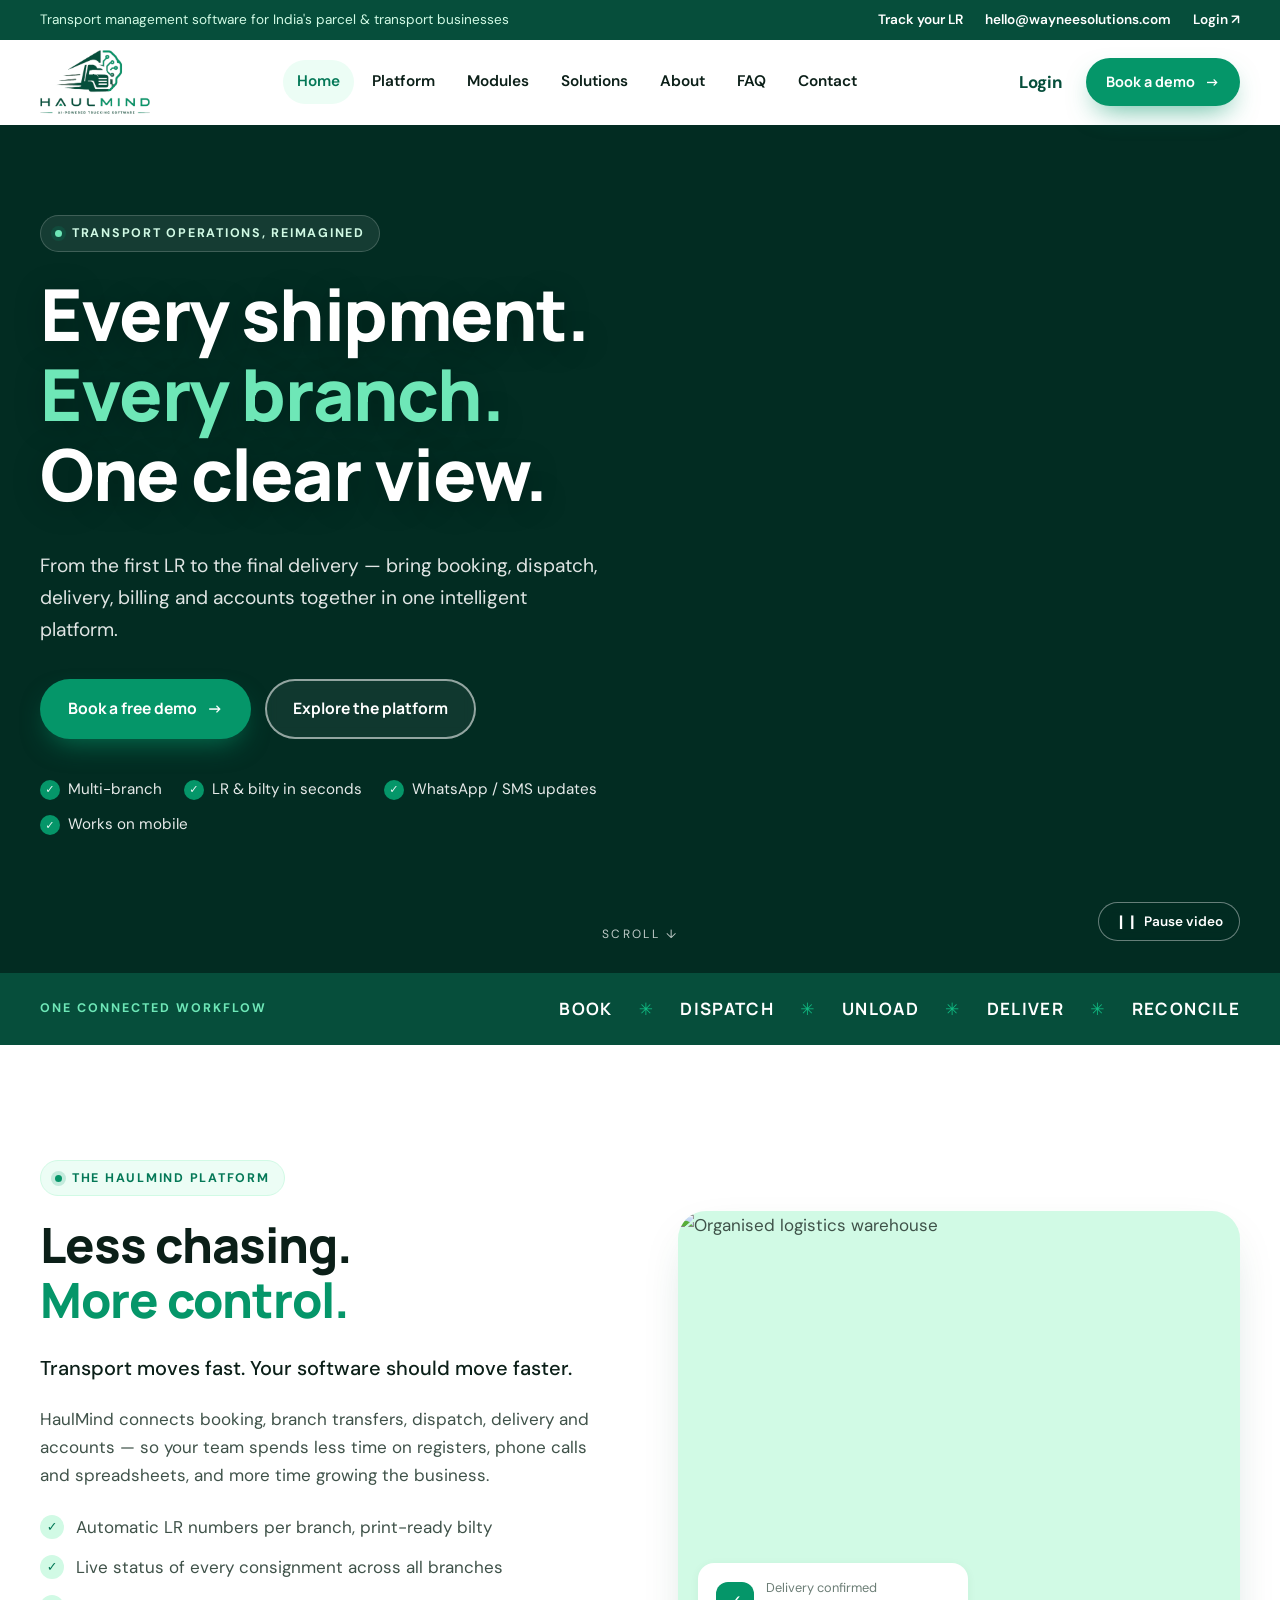
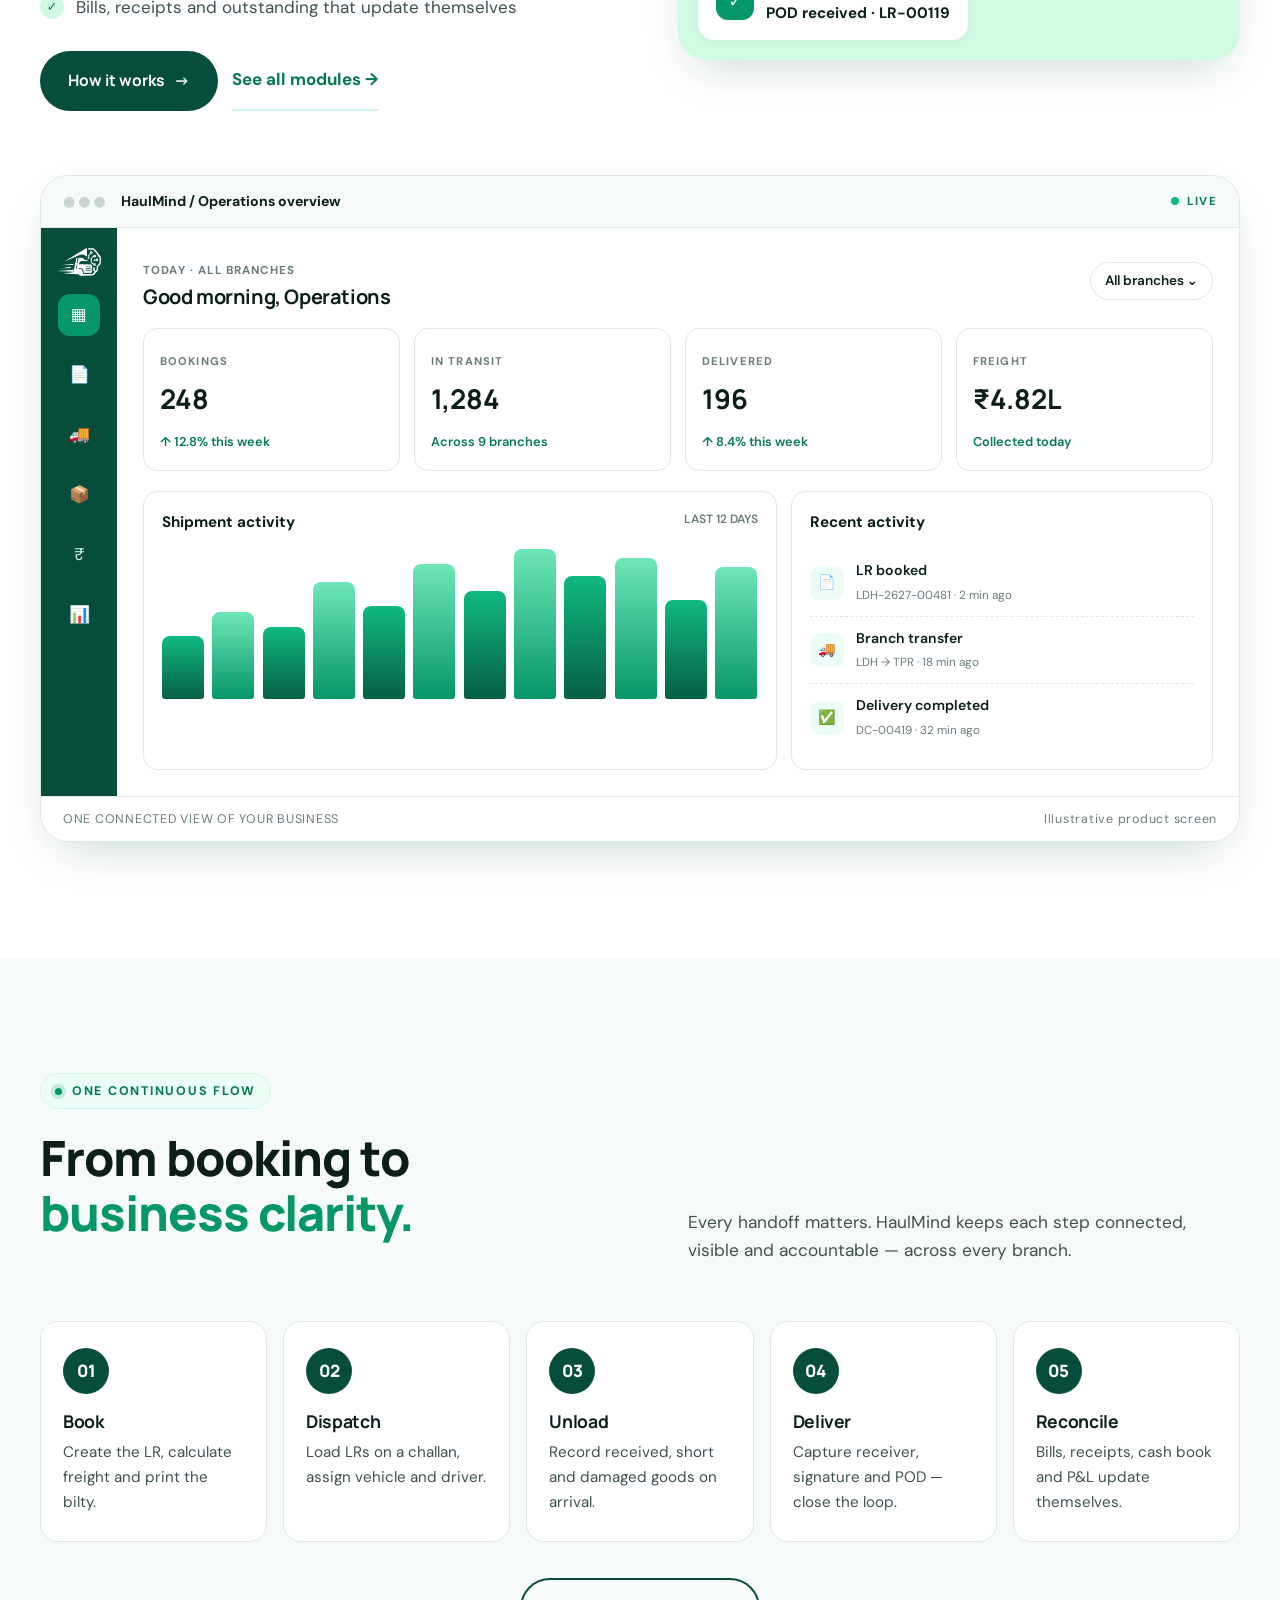
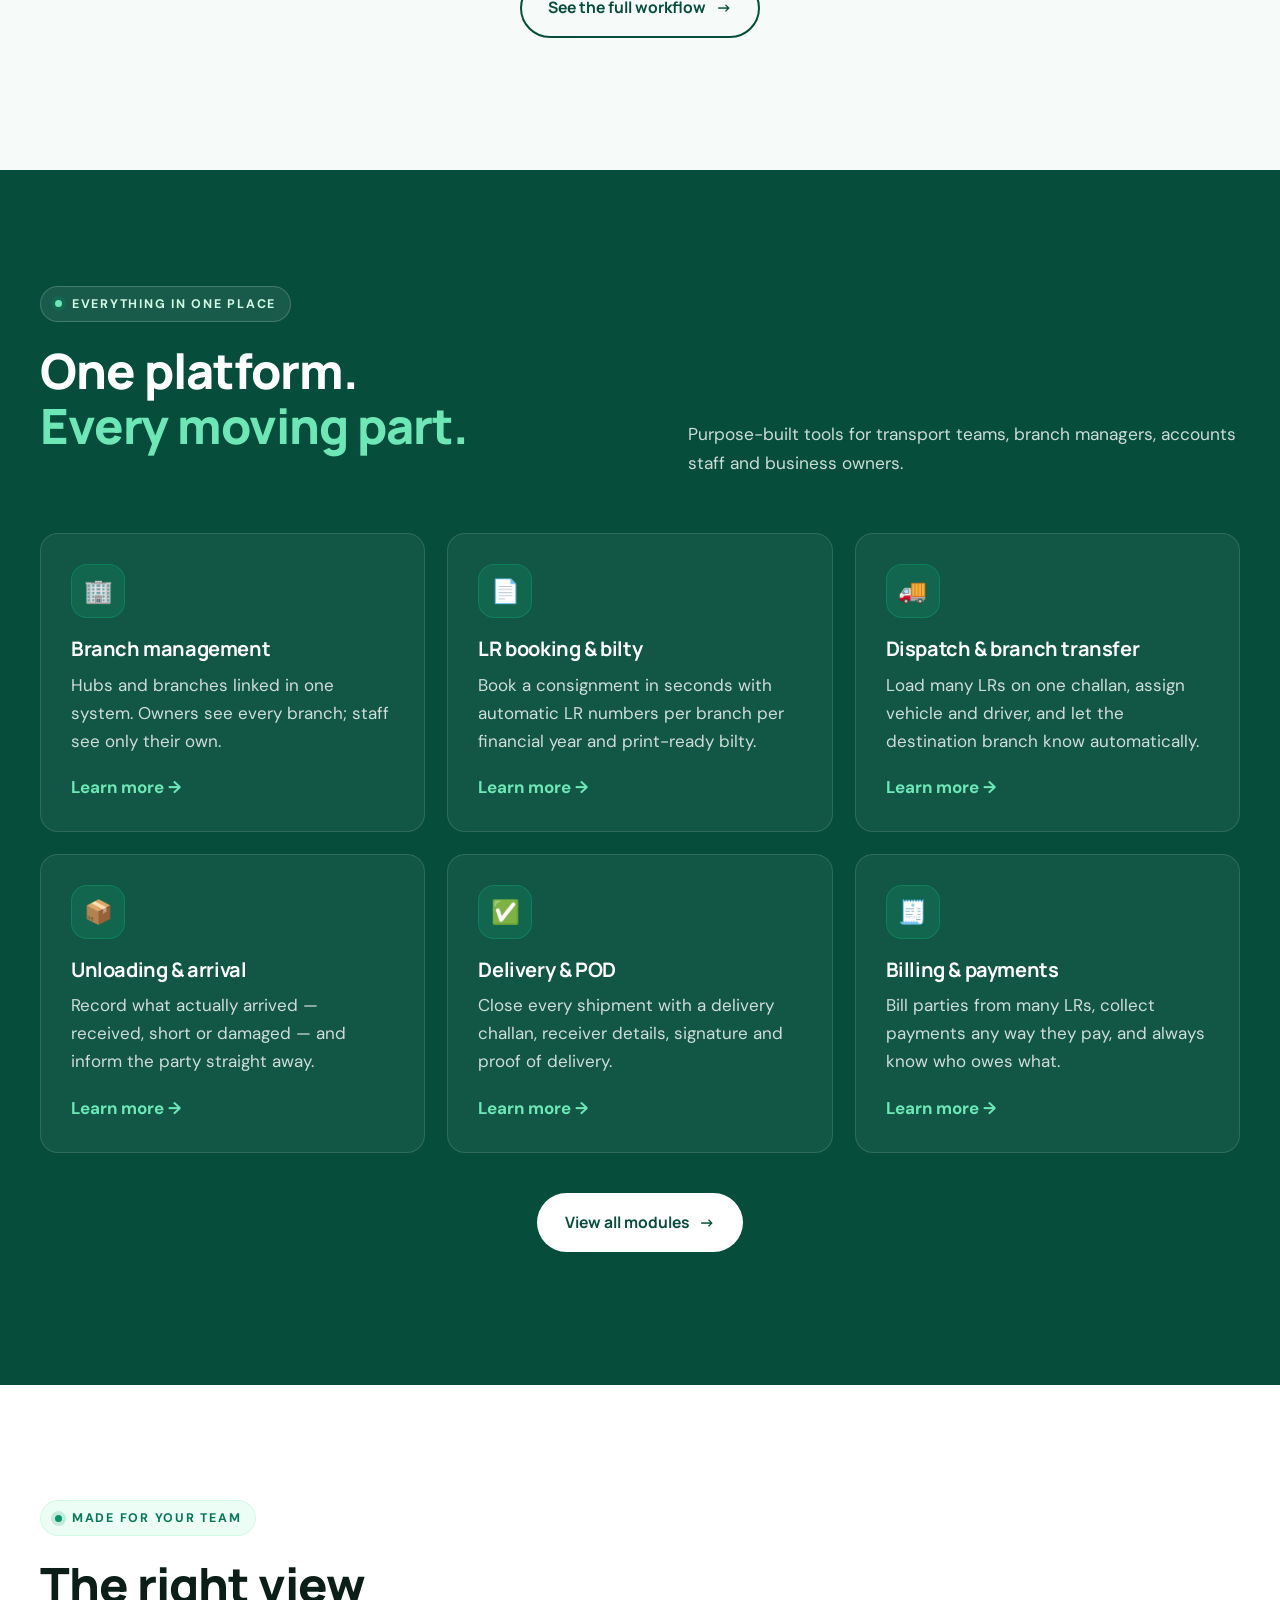
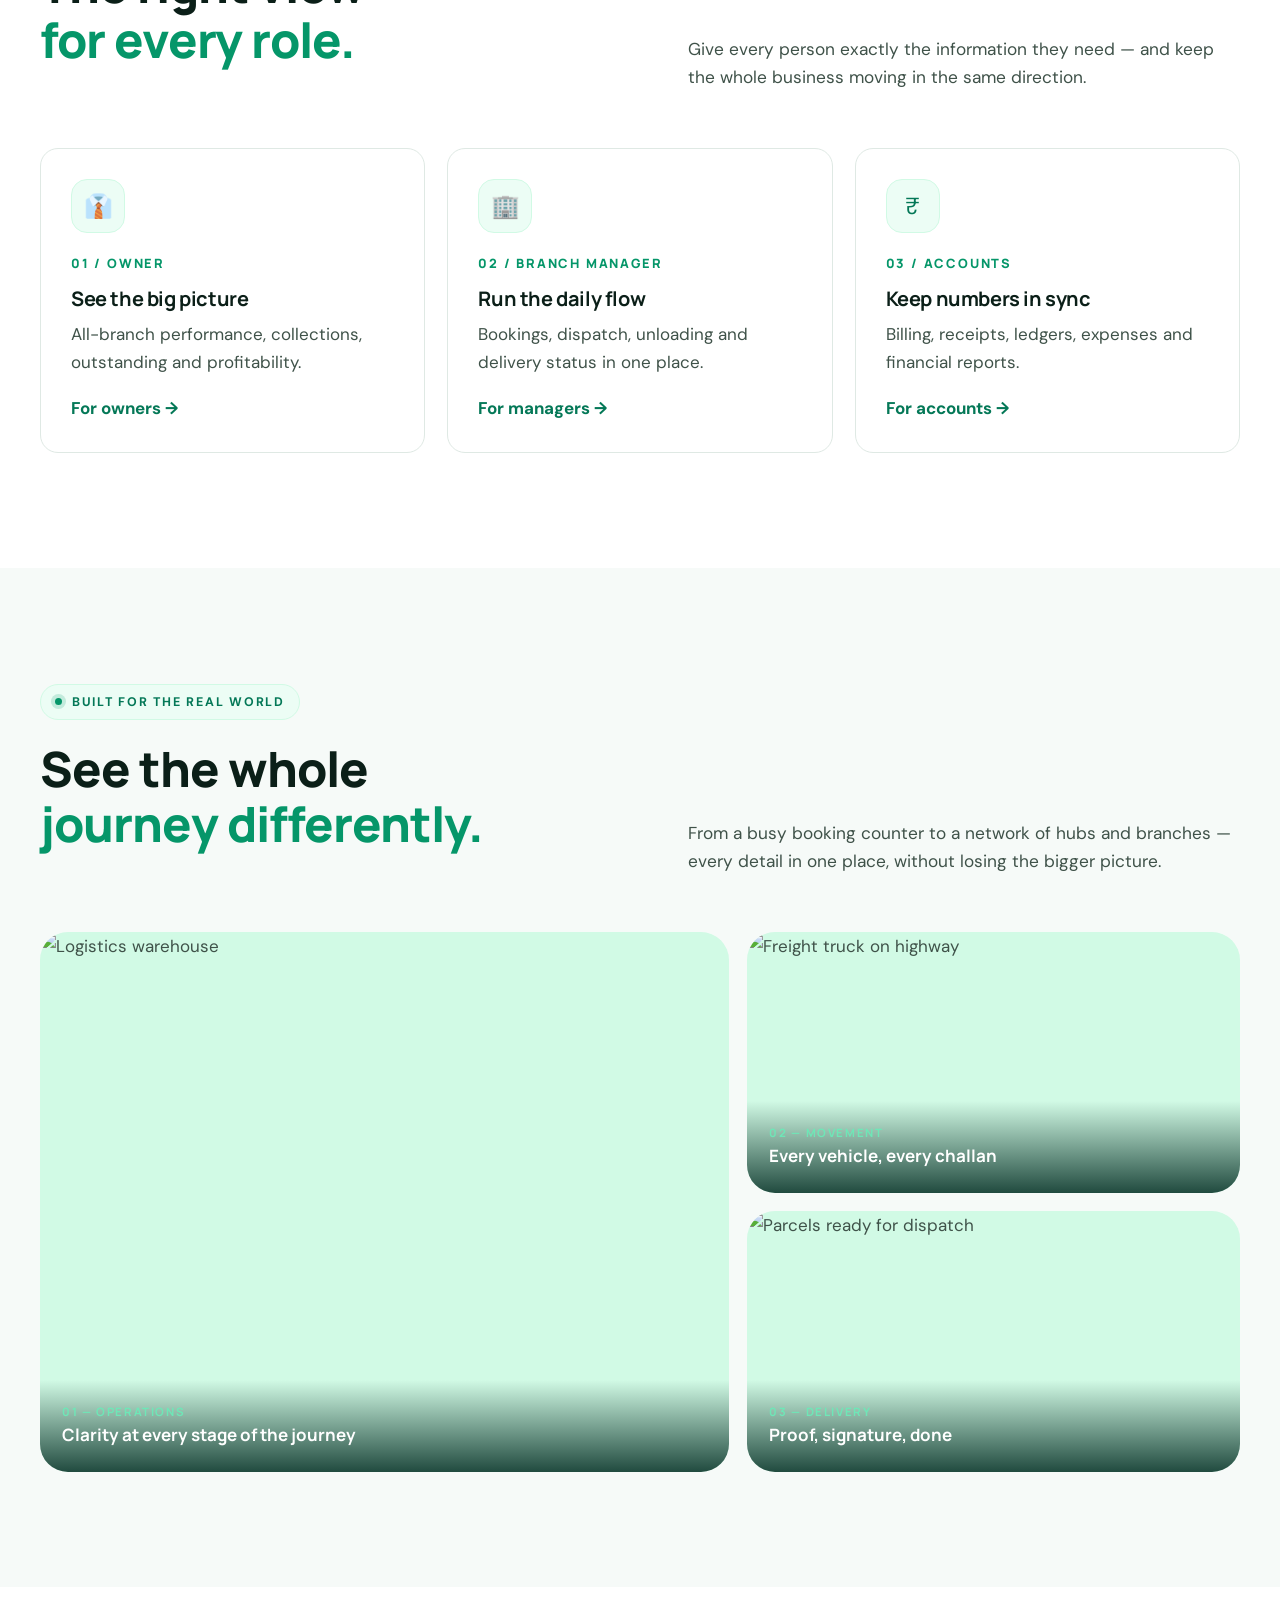
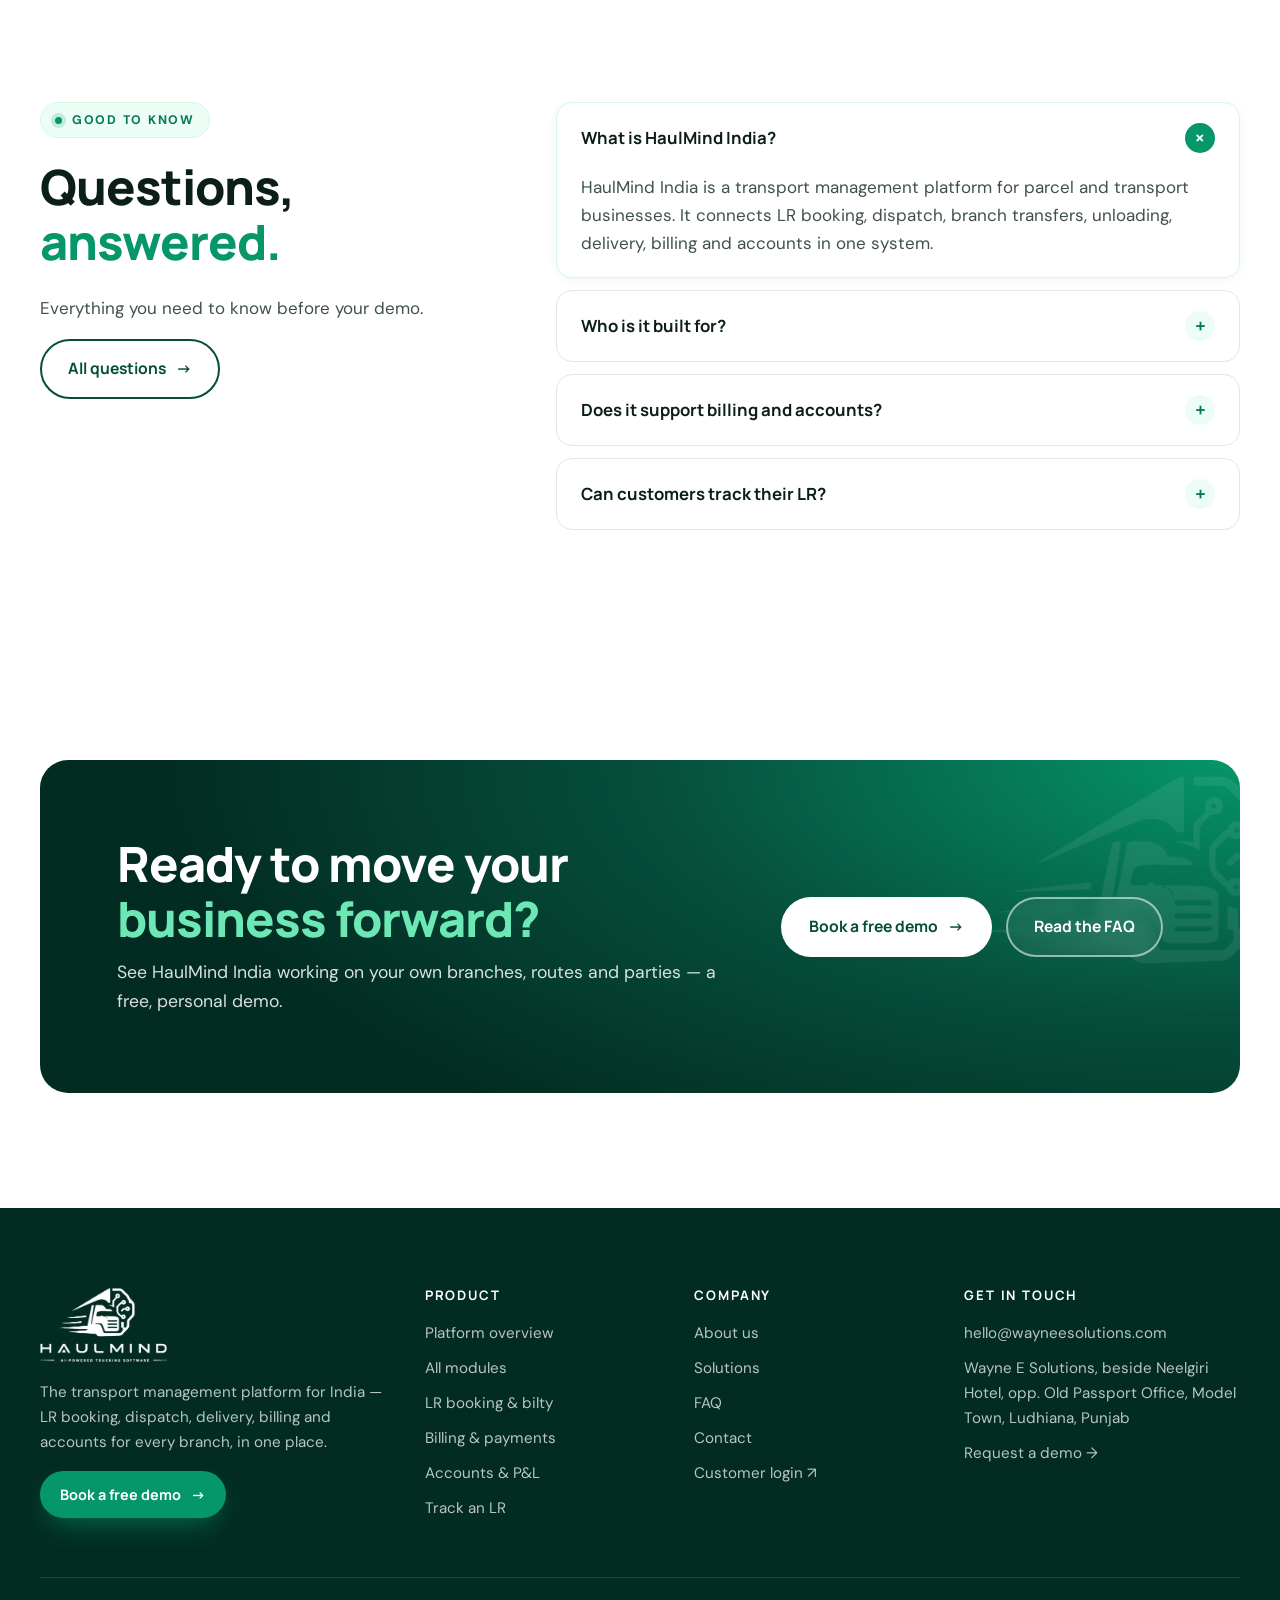
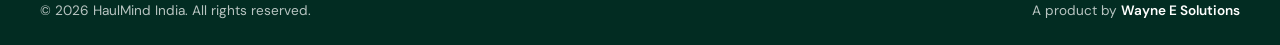
==== commit 725edacf: "Build complete multi-page HaulMind India website with logo theme - HaulMind logo + green brand theme" ====
--- a/index.html
+++ b/index.html
@@ -1,30 +1,251 @@
 <!doctype html>
-<html lang="en">
+<html lang="en" class="no-js">
 <head>
-<meta charset="utf-8"><meta name="viewport" content="width=device-width, initial-scale=1">
-<meta name="description" content="HaulMind India — the complete transport management platform for LR booking, dispatch, branch operations, delivery, billing and accounts.">
-<title>HaulMind India — Move Every Branch Forward</title>
-<link rel="preconnect" href="https://fonts.googleapis.com"><link rel="preconnect" href="https://fonts.gstatic.com" crossorigin>
-<link href="https://fonts.googleapis.com/css2?family=DM+Sans:wght@400;500;600;700&family=Manrope:wght@400;500;600;700;800&display=swap" rel="stylesheet">
+<meta charset="utf-8">
+<meta name="viewport" content="width=device-width, initial-scale=1">
+<title>HaulMind India — Transport Management Software for Every Branch</title>
+<meta name="description" content="HaulMind India is the transport management platform for LR booking, bilty, dispatch, branch transfer, delivery with POD, billing and accounts.">
+<meta name="theme-color" content="#064e3b">
+<meta property="og:title" content="HaulMind India — Transport Management Software for Every Branch">
+<meta property="og:description" content="HaulMind India is the transport management platform for LR booking, bilty, dispatch, branch transfer, delivery with POD, billing and accounts.">
+<meta property="og:image" content="assets/logo.png">
+<link rel="icon" type="image/png" href="assets/favicon.png">
+<link rel="apple-touch-icon" href="assets/apple-touch-icon.png">
+<link rel="preconnect" href="https://fonts.googleapis.com">
+<link rel="preconnect" href="https://fonts.gstatic.com" crossorigin>
+<link href="https://fonts.googleapis.com/css2?family=DM+Sans:wght@400;500;600;700&family=Manrope:wght@500;600;700;800&display=swap" rel="stylesheet">
 <link rel="stylesheet" href="styles.css">
 </head>
 <body>
-<div class="announcement"><span class="pulse"></span> Built for India's parcel & transport businesses <span class="announce-right">One platform. Every branch. <b>→</b></span></div>
-<header class="nav-wrap"><nav class="nav container"><a class="brand" href="#top"><span class="brand-mark"><i></i><i></i><i></i></span><span>haul<span>mind</span><small>INDIA</small></span></a><button class="menu-toggle" aria-label="Open menu">☰</button><div class="nav-links"><a href="#platform">Platform</a><a href="#workflow">How it works</a><a href="#modules">Modules</a><a href="#insights">Insights</a><a href="#faq">FAQ</a></div><a class="nav-cta" href="#contact">Book a demo <span>↗</span></a></nav></header>
-<main id="top">
-<section class="hero"><video class="hero-video" autoplay muted loop playsinline poster="https://images.unsplash.com/photo-1601584115197-04ecc0da31d7?auto=format&fit=crop&w=2000&q=85"><source src="https://videos.pexels.com/video-files/3129671/3129671-hd_1920_1080_25fps.mp4" type="video/mp4"></video><div class="hero-shade"></div><div class="hero-grid"></div>
-<div class="container hero-content"><div class="eyebrow light"><span class="eyebrow-dot"></span> TRANSPORT OPERATIONS, REIMAGINED</div><h1>Every shipment.<br><em>Every branch.</em><br>One clear view.</h1><p class="hero-copy">From the first LR to the final delivery, bring your entire transport operation together with one intelligent platform.</p><div class="hero-actions"><a class="btn btn-primary" href="#contact">Explore HaulMind <span>↗</span></a><a class="watch-link" href="#platform"><span class="play">▶</span> Discover the platform</a></div><div class="hero-proof"><div class="proof-avatars"><b>H</b><b>+</b><b>↗</b></div><span>Made for the way Indian transport runs</span></div></div>
-<div class="hero-side-note">MOVE SMARTER&nbsp; / &nbsp;STAY CONNECTED&nbsp; / &nbsp;GROW FASTER</div><div class="hero-bottom container"><span>01 — THE OPERATING SYSTEM FOR TRANSPORT</span><span>SCROLL TO EXPLORE ↓</span></div></section>
-<section class="trust-strip"><div class="container trust-inner"><span>ONE CONNECTED WORKFLOW</span><div class="trust-items"><b>BOOK</b><i>✳</i><b>DISPATCH</b><i>✳</i><b>DELIVER</b><i>✳</i><b>RECONCILE</b><i>✳</i><b>GROW</b></div></div></section>
-<section class="intro section" id="platform"><div class="container intro-grid"><div><div class="eyebrow"><span class="eyebrow-dot"></span> THE HAULMIND PLATFORM</div><h2>Less chasing.<br><span>More control.</span></h2></div><div class="intro-text"><p class="lead">Transport operations move fast. Your software should move faster.</p><p>HaulMind connects booking, branch transfers, dispatch, delivery and accounts — so your team spends less time switching between registers, calls and spreadsheets, and more time moving business forward.</p><a class="text-link" href="#modules">Explore all capabilities <span>↗</span></a></div></div>
-<div class="container dashboard-wrap"><div class="dashboard-top"><div><span class="window-dots">● ● ●</span><b>HaulMind / Operations overview</b></div><span class="live-tag"><i></i> LIVE OVERVIEW</span></div><div class="dashboard"><aside class="dash-sidebar"><div class="dash-logo">H<span>.</span></div><div class="side-icons"><b>▦</b><span>▤</span><span>⇄</span><span>⌑</span><span>₹</span><span>◷</span></div><div class="side-user">HM</div></aside><div class="dash-main"><div class="dash-heading"><div><small>MONDAY, 13 NOVEMBER</small><h3>Good morning, Operations</h3></div><span class="branch-select">All branches　⌄</span></div><div class="stat-grid"><div class="stat"><small>TODAY'S BOOKINGS</small><strong>248</strong><em>↑ 12.8% this week</em><div class="spark">▁▃▂▅▄▆▅▇</div></div><div class="stat"><small>IN TRANSIT</small><strong>1,284</strong><em class="muted">Across all branches</em><div class="spark">▂▄▃▅▆▄▇▆</div></div><div class="stat"><small>DELIVERED</small><strong>196</strong><em>↑ 8.4% this week</em><div class="spark">▁▂▄▃▅▆▇▇</div></div><div class="stat"><small>FREIGHT COLLECTED</small><strong>₹4.82L</strong><em class="muted">Today's collection</em><div class="spark">▂▃▅▄▆▅▇▇</div></div></div><div class="dash-lower"><div class="chart-card"><div class="chart-title"><b>Shipment activity</b><small>LAST 7 DAYS　⌄</small></div><div class="bars"><i style="height:42%"></i><i style="height:58%"></i><i style="height:48%"></i><i style="height:78%"></i><i style="height:62%"></i><i style="height:90%"></i><i style="height:72%"></i><i style="height:100%"></i><i style="height:82%"></i><i style="height:94%"></i><i style="height:66%"></i><i style="height:88%"></i></div><div class="chart-labels"><span>MON</span><span>TUE</span><span>WED</span><span>THU</span><span>FRI</span><span>SAT</span><span>SUN</span></div></div><div class="activity-card"><b>Recent activity</b><div class="activity"><i class="act-icon">↗</i><span><b>LR booked</b><small>LDH-2627-00128 · 2 min ago</small></span><strong>›</strong></div><div class="activity"><i class="act-icon orange">⇄</i><span><b>Branch transfer</b><small>LDH → TPR · 18 min ago</small></span><strong>›</strong></div><div class="activity"><i class="act-icon green">✓</i><span><b>Delivery completed</b><small>LR-00119 · 32 min ago</small></span><strong>›</strong></div></div></div></div></div><div class="dash-caption"><span>AN INTERCONNECTED VIEW OF YOUR BUSINESS</span><span>Illustrative product interface</span></div></div></section>
-<section class="workflow section" id="workflow"><div class="container"><div class="section-head"><div><div class="eyebrow"><span class="eyebrow-dot"></span> ONE CONTINUOUS FLOW</div><h2>From booking to<br><span>business clarity.</span></h2></div><p>Every handoff matters. HaulMind keeps each step connected, visible and accountable — across every branch.</p></div><div class="flow-grid"><article class="flow-card"><div class="flow-num">01 / BOOK</div><div class="flow-art booking-art"><div class="paper"><span>HAULMIND · LR</span><b>Consignment Note</b><hr><small>FROM　LUDHIANA</small><small>TO　TIRUPPUR</small><div class="paper-line"></div><strong>HM-2627-00481</strong></div><span class="art-orbit">✳</span></div><h3>Book with confidence.</h3><p>Create LRs with branch-wise numbering, party details, freight and printable bilty documents.</p></article><article class="flow-card"><div class="flow-num">02 / MOVE</div><div class="flow-art route-art"><div class="route-line"></div><span class="route-pin pin-a">●</span><span class="route-pin pin-b">●</span><div class="route-label label-a">LUDHIANA HUB</div><div class="route-label label-b">TIRUPPUR HUB</div><div class="route-truck">▰</div></div><h3>Move with visibility.</h3><p>Build dispatch challans, assign vehicles and drivers, and track transfers between branches.</p></article><article class="flow-card"><div class="flow-num">03 / DELIVER</div><div class="flow-art deliver-art"><div class="phone"><div class="phone-top"></div><div class="phone-check">✓</div><b>Delivery confirmed</b><small>Proof of delivery received</small><div class="signature">R. Kumar</div><span class="pod-chip">POD · VERIFIED</span></div><span class="deliver-spark">✳</span></div><h3>Close the loop.</h3><p>Capture receiver details, signature and POD proof. Keep delivery status and records together.</p></article></div></div></section>
-<section class="feature-band" id="modules"><div class="container feature-layout"><div class="feature-intro"><div class="eyebrow light"><span class="eyebrow-dot"></span> EVERYTHING IN ONE PLACE</div><h2>One platform.<br><em>Every moving part.</em></h2><p>Purpose-built tools for transport teams, branch managers, accounts staff and business owners.</p><a class="btn btn-outline" href="#contact">See HaulMind in action <span>↗</span></a></div><div class="feature-list"><a class="feature-row" href="#contact"><span>01</span><div><h3>Branch management</h3><p>Central visibility with branch-level access and control.</p></div><b>↗</b></a><a class="feature-row" href="#contact"><span>02</span><div><h3>LR booking & bilty</h3><p>Fast booking, automatic LR numbers and ready-to-print PDFs.</p></div><b>↗</b></a><a class="feature-row" href="#contact"><span>03</span><div><h3>Dispatch & unloading</h3><p>Challans, vehicle details, received, short and damaged goods.</p></div><b>↗</b></a><a class="feature-row" href="#contact"><span>04</span><div><h3>Delivery & POD</h3><p>Digital delivery confirmation, signatures and proof uploads.</p></div><b>↗</b></a><a class="feature-row" href="#contact"><span>05</span><div><h3>Billing & payments</h3><p>Party ledgers, receipts, outstanding and broker commissions.</p></div><b>↗</b></a><a class="feature-row" href="#contact"><span>06</span><div><h3>Accounts & profitability</h3><p>Cash book, bank book, expenses, payables and P&L reports.</p></div><b>↗</b></a></div></div></section>
-<section class="visual-section section" id="insights"><div class="container"><div class="section-head"><div><div class="eyebrow"><span class="eyebrow-dot"></span> BUILT FOR THE REAL WORLD</div><h2>See the whole<br><span>journey differently.</span></h2></div><p>From a busy booking counter to a network of branches, bring the details together without losing sight of the bigger picture.</p></div><div class="image-mosaic"><div class="mosaic-main"><img src="https://images.unsplash.com/photo-1586528116311-ad8dd3c8310d?auto=format&fit=crop&w=1200&q=85" alt="Organised logistics warehouse"><div class="mosaic-overlay"><span>01 — OPERATIONS</span><b>Clarity at every<br>stage of the journey.</b></div></div><div class="mosaic-side"><div class="mosaic-small"><img src="https://images.unsplash.com/photo-1601584115197-04ecc0da31d7?auto=format&fit=crop&w=900&q=85" alt="Freight truck on highway"><span>02 — MOVEMENT</span></div><div class="mosaic-small"><img src="https://images.unsplash.com/photo-1566576912321-d58ddd7a6088?auto=format&fit=crop&w=900&q=85" alt="Warehouse parcels and dispatch"><span>03 — DELIVERY</span></div></div></div></div></section>
-<section class="roles section"><div class="container role-grid"><div><div class="eyebrow"><span class="eyebrow-dot"></span> MADE FOR YOUR TEAM</div><h2>The right view<br><span>for every role.</span></h2><p class="role-desc">Give every person the information they need — and keep the entire business moving in the same direction.</p></div><div class="role-cards"><div class="role-card"><span>↗</span><small>01 / OWNER</small><h3>See the<br>big picture.</h3><p>All-branch performance, collections, outstanding and profitability.</p></div><div class="role-card"><span>⌘</span><small>02 / BRANCH MANAGER</small><h3>Run the<br>daily flow.</h3><p>Bookings, dispatch, unloading and delivery status in one place.</p></div><div class="role-card"><span>₹</span><small>03 / ACCOUNTS</small><h3>Keep numbers<br>in sync.</h3><p>Billing, receipts, ledgers, expenses and financial reports.</p></div></div></div></section>
-<section class="cta-section" id="contact"><div class="cta-glow"></div><div class="container cta-content"><div class="eyebrow light"><span class="eyebrow-dot"></span> YOUR NEXT MOVE STARTS HERE</div><h2>Ready to move your<br><em>business forward?</em></h2><p>See how HaulMind can bring your transport operations together.</p><a class="btn btn-primary" href="mailto:hello@wayneesolutions.com?subject=HaulMind%20India%20Demo%20Request">Request a personal demo <span>↗</span></a><div class="cta-foot"><span>HAULMIND INDIA</span><span>TRANSPORT MANAGEMENT, MADE CLEAR.</span></div></div></section>
-<section class="faq section" id="faq"><div class="container faq-grid"><div><div class="eyebrow"><span class="eyebrow-dot"></span> GOOD TO KNOW</div><h2>Questions,<br><span>answered.</span></h2></div><div class="faq-list"><details open><summary>What is HaulMind India? <b>＋</b></summary><p>HaulMind India is a transport management platform for parcel and transport businesses. It connects LR booking, dispatch, branch transfers, delivery, billing and accounts.</p></details><details><summary>Can I manage multiple branches? <b>＋</b></summary><p>Yes. HaulMind is designed for multi-branch operations, with central visibility for owners and branch-scoped access for staff.</p></details><details><summary>Does it support billing and accounts? <b>＋</b></summary><p>Yes. The platform includes party billing, receipts, ledgers, outstanding ageing, cash and bank books, expenses, payables and profit & loss reports.</p></details><details><summary>Can customers track their LR? <b>＋</b></summary><p>HaulMind includes a public LR tracking page so shipment status can be checked using the LR number.</p></details></div></div></section>
+<a class="skip-link" href="#main">Skip to content</a>
+<div class="topbar">
+  <div class="container">
+    <span>Transport management software for India's parcel &amp; transport businesses</span>
+    <div class="topbar-links">
+      <a href="track.html">Track your LR</a>
+      <a class="hide-sm" href="mailto:hello@wayneesolutions.com">hello@wayneesolutions.com</a>
+      <a href="https://haulmindin.wayneesolutions.com/login" target="_blank" rel="noopener">Login ↗</a>
+    </div>
+  </div>
+</div>
+<header class="site-header">
+  <nav class="nav container" aria-label="Main">
+    <a class="brand" href="index.html" aria-label="HaulMind India home"><img src="assets/logo.png" alt="HaulMind — AI-powered trucking software" width="640" height="374"></a>
+    <div class="nav-links" id="nav-links">
+      <a href="index.html">Home</a><a href="platform.html">Platform</a><a href="modules.html">Modules</a><a href="solutions.html">Solutions</a><a href="about.html">About</a><a href="faq.html">FAQ</a><a href="contact.html">Contact</a>
+      <a class="mobile-only" href="track.html">Track LR</a>
+      <a class="mobile-only" href="https://haulmindin.wayneesolutions.com/login" target="_blank" rel="noopener">Login ↗</a>
+      <a class="mobile-only btn btn-primary" href="contact.html">Book a free demo</a>
+    </div>
+    <div class="nav-actions">
+      <a class="nav-login" href="https://haulmindin.wayneesolutions.com/login" target="_blank" rel="noopener">Login</a>
+      <a class="btn btn-primary btn-sm" href="contact.html">Book a demo <span class="arrow">→</span></a>
+      <button class="menu-toggle" aria-label="Open menu" aria-controls="nav-links" aria-expanded="false"><span></span></button>
+    </div>
+  </nav>
+</header>
+<main id="main">
+
+<section class="hero">
+  <video class="hero-video" autoplay muted loop playsinline preload="auto" poster="https://images.unsplash.com/photo-1601584115197-04ecc0da31d7?auto=format&fit=crop&w=1600&q=80">
+    <source src="https://videos.pexels.com/video-files/3129671/3129671-hd_1920_1080_25fps.mp4" type="video/mp4">
+  </video>
+  <div class="hero-shade"></div>
+  <div class="hero-content">
+    <div class="eyebrow light">Transport operations, reimagined</div>
+    <h1>Every shipment.<br><em>Every branch.</em><br>One clear view.</h1>
+    <p class="hero-copy">From the first LR to the final delivery — bring booking, dispatch, delivery, billing and accounts together in one intelligent platform.</p>
+    <div class="hero-actions">
+      <a class="btn btn-primary" href="contact.html">Book a free demo <span class="arrow">→</span></a>
+      <a class="btn btn-ghost-light" href="platform.html">Explore the platform</a>
+    </div>
+    <ul class="hero-points"><li>Multi-branch</li><li>LR &amp; bilty in seconds</li><li>WhatsApp / SMS updates</li><li>Works on mobile</li></ul>
+  </div>
+  <button class="video-toggle" type="button" aria-label="Pause or play background video">❚❚&nbsp; Pause video</button>
+  <a class="scroll-cue" href="#overview">Scroll ↓</a>
+</section>
+
+<section class="trust-strip">
+  <div class="container trust-inner">
+    <span>ONE CONNECTED WORKFLOW</span>
+    <div class="trust-items"><b>BOOK</b><i>✳</i><b>DISPATCH</b><i>✳</i><b>UNLOAD</b><i>✳</i><b>DELIVER</b><i>✳</i><b>RECONCILE</b></div>
+  </div>
+</section>
+
+<section class="section" id="overview">
+  <div class="container">
+    <div class="split">
+      <div class="reveal">
+        <div class="eyebrow">The HaulMind platform</div>
+        <h2>Less chasing.<br><span class="accent">More control.</span></h2>
+        <p class="lead">Transport moves fast. Your software should move faster.</p>
+        <p>HaulMind connects booking, branch transfers, dispatch, delivery and accounts — so your team spends less time on registers, phone calls and spreadsheets, and more time growing the business.</p>
+        <ul class="check-list">
+          <li>Automatic LR numbers per branch, print-ready bilty</li>
+          <li>Live status of every consignment across all branches</li>
+          <li>Bills, receipts and outstanding that update themselves</li>
+        </ul>
+        <div class="hero-actions"><a class="btn btn-dark" href="platform.html">How it works <span class="arrow">→</span></a><a class="text-link" href="modules.html">See all modules →</a></div>
+      </div>
+      <div class="media-card reveal">
+        <img src="https://images.unsplash.com/photo-1586528116311-ad8dd3c8310d?auto=format&fit=crop&w=1400&q=80" alt="Organised logistics warehouse" loading="lazy">
+        <div class="media-badge"><b>✓</b><div><small>Delivery confirmed</small><span>POD received · LR-00119</span></div></div>
+      </div>
+    </div>
+    <div class="dashboard-wrap reveal">
+  <div class="dash-top"><div><span class="dots">●●●</span><b>HaulMind / Operations overview</b></div><span class="live-tag"><i></i> LIVE</span></div>
+  <div class="dash">
+    <aside class="dash-side"><img src="assets/logo-mark.png" alt=""><span class="on">▦</span><span>📄</span><span>🚚</span><span>📦</span><span>₹</span><span>📊</span></aside>
+    <div class="dash-main">
+      <div class="dash-head"><div><small>TODAY · ALL BRANCHES</small><h3>Good morning, Operations</h3></div><span class="chip">All branches ⌄</span></div>
+      <div class="kpis">
+        <div class="kpi"><small>BOOKINGS</small><strong>248</strong><em>↑ 12.8% this week</em></div>
+        <div class="kpi"><small>IN TRANSIT</small><strong>1,284</strong><em>Across 9 branches</em></div>
+        <div class="kpi"><small>DELIVERED</small><strong>196</strong><em>↑ 8.4% this week</em></div>
+        <div class="kpi"><small>FREIGHT</small><strong>₹4.82L</strong><em>Collected today</em></div>
+      </div>
+      <div class="dash-lower">
+        <div class="panel"><div class="panel-title">Shipment activity <small>LAST 12 DAYS</small></div>
+          <div class="bars"><i style="height:42%;animation-delay:0ms"></i><i style="height:58%;animation-delay:60ms"></i><i style="height:48%;animation-delay:120ms"></i><i style="height:78%;animation-delay:180ms"></i><i style="height:62%;animation-delay:240ms"></i><i style="height:90%;animation-delay:300ms"></i><i style="height:72%;animation-delay:360ms"></i><i style="height:100%;animation-delay:420ms"></i><i style="height:82%;animation-delay:480ms"></i><i style="height:94%;animation-delay:540ms"></i><i style="height:66%;animation-delay:600ms"></i><i style="height:88%;animation-delay:660ms"></i></div></div>
+        <div class="panel"><div class="panel-title">Recent activity</div>
+          <div class="act"><b>📄</b><div><span>LR booked</span><small>LDH-2627-00481 · 2 min ago</small></div></div>
+          <div class="act"><b>🚚</b><div><span>Branch transfer</span><small>LDH → TPR · 18 min ago</small></div></div>
+          <div class="act"><b>✅</b><div><span>Delivery completed</span><small>DC-00419 · 32 min ago</small></div></div>
+        </div>
+      </div>
+    </div>
+  </div>
+  <div class="dash-caption"><span>ONE CONNECTED VIEW OF YOUR BUSINESS</span><span>Illustrative product screen</span></div>
+</div>
+  </div>
+</section>
+
+<section class="section section-alt">
+  <div class="container">
+    <div class="section-head reveal">
+      <div><div class="eyebrow">One continuous flow</div><h2>From booking to<br><span class="accent">business clarity.</span></h2></div>
+      <p>Every handoff matters. HaulMind keeps each step connected, visible and accountable — across every branch.</p>
+    </div>
+    <div class="steps">
+  <div class="step reveal"><h3>Book</h3><p>Create the LR, calculate freight and print the bilty.</p></div>
+  <div class="step reveal"><h3>Dispatch</h3><p>Load LRs on a challan, assign vehicle and driver.</p></div>
+  <div class="step reveal"><h3>Unload</h3><p>Record received, short and damaged goods on arrival.</p></div>
+  <div class="step reveal"><h3>Deliver</h3><p>Capture receiver, signature and POD — close the loop.</p></div>
+  <div class="step reveal"><h3>Reconcile</h3><p>Bills, receipts, cash book and P&amp;L update themselves.</p></div>
+</div>
+    <p class="center" style="margin-top:36px"><a class="btn btn-outline" href="platform.html">See the full workflow <span class="arrow">→</span></a></p>
+  </div>
+</section>
+
+<section class="section band">
+  <div class="container">
+    <div class="section-head reveal">
+      <div><div class="eyebrow light">Everything in one place</div><h2>One platform.<br><em>Every moving part.</em></h2></div>
+      <p>Purpose-built tools for transport teams, branch managers, accounts staff and business owners.</p>
+    </div>
+    <div class="card-grid"><a class="card reveal" href="modules.html#branches"><div class="icon">🏢</div><h3>Branch management</h3><p>Hubs and branches linked in one system. Owners see every branch; staff see only their own.</p><span class="card-link">Learn more →</span></a><a class="card reveal" href="modules.html#booking"><div class="icon">📄</div><h3>LR booking &amp; bilty</h3><p>Book a consignment in seconds with automatic LR numbers per branch per financial year and print-ready bilty.</p><span class="card-link">Learn more →</span></a><a class="card reveal" href="modules.html#dispatch"><div class="icon">🚚</div><h3>Dispatch &amp; branch transfer</h3><p>Load many LRs on one challan, assign vehicle and driver, and let the destination branch know automatically.</p><span class="card-link">Learn more →</span></a><a class="card reveal" href="modules.html#unloading"><div class="icon">📦</div><h3>Unloading &amp; arrival</h3><p>Record what actually arrived — received, short or damaged — and inform the party straight away.</p><span class="card-link">Learn more →</span></a><a class="card reveal" href="modules.html#delivery"><div class="icon">✅</div><h3>Delivery &amp; POD</h3><p>Close every shipment with a delivery challan, receiver details, signature and proof of delivery.</p><span class="card-link">Learn more →</span></a><a class="card reveal" href="modules.html#billing"><div class="icon">🧾</div><h3>Billing &amp; payments</h3><p>Bill parties from many LRs, collect payments any way they pay, and always know who owes what.</p><span class="card-link">Learn more →</span></a></div>
+    <p class="center" style="margin-top:40px"><a class="btn btn-white" href="modules.html">View all modules <span class="arrow">→</span></a></p>
+  </div>
+</section>
+
+<section class="section">
+  <div class="container">
+    <div class="section-head reveal">
+      <div><div class="eyebrow">Made for your team</div><h2>The right view<br><span class="accent">for every role.</span></h2></div>
+      <p>Give every person exactly the information they need — and keep the whole business moving in the same direction.</p>
+    </div>
+    <div class="card-grid">
+      <a class="card reveal" href="solutions.html#owners"><div class="icon">👔</div><div class="num">01 / OWNER</div><h3>See the big picture</h3><p>All-branch performance, collections, outstanding and profitability.</p><span class="card-link">For owners →</span></a>
+      <a class="card reveal" href="solutions.html#managers"><div class="icon">🏢</div><div class="num">02 / BRANCH MANAGER</div><h3>Run the daily flow</h3><p>Bookings, dispatch, unloading and delivery status in one place.</p><span class="card-link">For managers →</span></a>
+      <a class="card reveal" href="solutions.html#accounts-team"><div class="icon">₹</div><div class="num">03 / ACCOUNTS</div><h3>Keep numbers in sync</h3><p>Billing, receipts, ledgers, expenses and financial reports.</p><span class="card-link">For accounts →</span></a>
+    </div>
+  </div>
+</section>
+
+<section class="section section-alt">
+  <div class="container">
+    <div class="section-head reveal">
+      <div><div class="eyebrow">Built for the real world</div><h2>See the whole<br><span class="accent">journey differently.</span></h2></div>
+      <p>From a busy booking counter to a network of hubs and branches — every detail in one place, without losing the bigger picture.</p>
+    </div>
+    <div class="mosaic reveal">
+      <figure><img src="https://images.unsplash.com/photo-1586528116311-ad8dd3c8310d?auto=format&fit=crop&w=1400&q=80" alt="Logistics warehouse" loading="lazy"><figcaption><small>01 — OPERATIONS</small>Clarity at every stage of the journey</figcaption></figure>
+      <figure><img src="https://images.unsplash.com/photo-1601584115197-04ecc0da31d7?auto=format&fit=crop&w=1600&q=80" alt="Freight truck on highway" loading="lazy"><figcaption><small>02 — MOVEMENT</small>Every vehicle, every challan</figcaption></figure>
+      <figure><img src="https://images.unsplash.com/photo-1566576912321-d58ddd7a6088?auto=format&fit=crop&w=1000&q=80" alt="Parcels ready for dispatch" loading="lazy"><figcaption><small>03 — DELIVERY</small>Proof, signature, done</figcaption></figure>
+    </div>
+  </div>
+</section>
+
+<section class="section">
+  <div class="container faq-layout">
+    <div class="reveal">
+      <div class="eyebrow">Good to know</div>
+      <h2>Questions,<br><span class="accent">answered.</span></h2>
+      <p>Everything you need to know before your demo.</p>
+      <a class="btn btn-outline" href="faq.html">All questions <span class="arrow">→</span></a>
+    </div>
+    <div class="faq-list reveal"><details open><summary>What is HaulMind India?</summary><p>HaulMind India is a transport management platform for parcel and transport businesses. It connects LR booking, dispatch, branch transfers, unloading, delivery, billing and accounts in one system.</p></details><details><summary>Who is it built for?</summary><p>Parcel services, transport companies, goods carriers and fleet operators with one or many branches — from the owner to branch managers, booking clerks and accounts staff.</p></details><details><summary>Does it support billing and accounts?</summary><p>Yes. Party billing, receipts (cash, UPI, bank, cheque), ledgers, outstanding ageing, cash and bank books, expenses, payables and profit &amp; loss reports are all included.</p></details><details><summary>Can customers track their LR?</summary><p>Yes. There is a public LR tracking page where anyone can check shipment status with the LR number — try it on our <a class="text-link" href="track.html">Track LR</a> page.</p></details></div>
+  </div>
+</section>
+<section class="section">
+  <div class="container">
+    <div class="cta reveal">
+      <div>
+        <h2>Ready to move your <em>business forward?</em></h2>
+        <p>See HaulMind India working on your own branches, routes and parties — a free, personal demo.</p>
+      </div>
+      <div class="hero-actions">
+        <a class="btn btn-white" href="contact.html">Book a free demo <span class="arrow">→</span></a>
+        <a class="btn btn-ghost-light" href="faq.html">Read the FAQ</a>
+      </div>
+    </div>
+  </div>
+</section>
+
 </main>
-<footer class="footer"><div class="container footer-top"><a class="brand brand-footer" href="#top"><span class="brand-mark"><i></i><i></i><i></i></span><span>haul<span>mind</span><small>INDIA</small></span></a><p>Move every branch forward.</p><a href="#top" class="back-top">BACK TO TOP ↑</a></div><div class="container footer-bottom"><span>© 2026 HaulMind India. All rights reserved.</span><span>Powered by Wayne E Solutions</span><span>BUILT FOR THE BUSINESS IN MOTION.</span></div></footer>
+<footer class="site-footer">
+  <div class="container footer-grid">
+    <div class="footer-brand">
+      <a href="index.html"><img src="assets/logo-white.png" alt="HaulMind" width="640" height="374"></a>
+      <p>The transport management platform for India — LR booking, dispatch, delivery, billing and accounts for every branch, in one place.</p>
+      <a class="btn btn-primary btn-sm" href="contact.html">Book a free demo <span class="arrow">→</span></a>
+    </div>
+    <div>
+      <h4>Product</h4>
+      <ul class="footer-links">
+        <li><a href="platform.html">Platform overview</a></li>
+        <li><a href="modules.html">All modules</a></li>
+        <li><a href="modules.html#booking">LR booking &amp; bilty</a></li>
+        <li><a href="modules.html#billing">Billing &amp; payments</a></li>
+        <li><a href="modules.html#accounts">Accounts &amp; P&amp;L</a></li>
+        <li><a href="track.html">Track an LR</a></li>
+      </ul>
+    </div>
+    <div>
+      <h4>Company</h4>
+      <ul class="footer-links">
+        <li><a href="about.html">About us</a></li>
+        <li><a href="solutions.html">Solutions</a></li>
+        <li><a href="faq.html">FAQ</a></li>
+        <li><a href="contact.html">Contact</a></li>
+        <li><a href="https://haulmindin.wayneesolutions.com/login" target="_blank" rel="noopener">Customer login ↗</a></li>
+      </ul>
+    </div>
+    <div>
+      <h4>Get in touch</h4>
+      <ul class="footer-links">
+        <li><a href="mailto:hello@wayneesolutions.com">hello@wayneesolutions.com</a></li>
+        <li>Wayne E Solutions, beside Neelgiri Hotel, opp. Old Passport Office, Model Town, Ludhiana, Punjab</li>
+        <li><a href="contact.html">Request a demo →</a></li>
+      </ul>
+    </div>
+  </div>
+  <div class="container footer-bottom">
+    <span>© <span data-year>2026</span> HaulMind India. All rights reserved.</span>
+    <span>A product by <a href="https://wayneesolutions.com" target="_blank" rel="noopener">Wayne E Solutions</a></span>
+  </div>
+</footer>
+<button class="back-top" aria-label="Back to top">↑</button>
 <script src="script.js"></script>
-</body></html>
+</body>
+</html>
--- a/styles.css
+++ b/styles.css
@@ -1,4 +1,403 @@
-:root{--ink:#101b2b;--navy:#10253d;--blue:#2865e8;--cyan:#55c7df;--paper:#f4f6f7;--muted:#718092;--line:#dfe5e9}*{box-sizing:border-box}html{scroll-behavior:smooth}body{margin:0;font-family:'DM Sans',sans-serif;color:var(--ink);background:#fff}a{color:inherit;text-decoration:none}.container{width:min(1180px,calc(100% - 56px));margin:auto}.announcement{height:34px;background:#0d1e32;color:#b9c7d4;font-size:10px;letter-spacing:.12em;display:flex;align-items:center;justify-content:center;gap:9px}.pulse,.live-tag i{width:6px;height:6px;border-radius:50%;background:#55d7b0;display:inline-block;box-shadow:0 0 0 4px #55d7b01c}.announce-right{position:absolute;right:4.5%;color:#8498ac}.announce-right b{color:#fff;margin-left:8px}.nav-wrap{position:absolute;top:34px;z-index:10;width:100%;color:white}.nav{height:82px;display:flex;align-items:center;justify-content:space-between;border-bottom:1px solid #ffffff25}.brand{display:flex;align-items:center;gap:10px;font:800 22px Manrope,sans-serif;letter-spacing:-1.3px}.brand>span:last-child{position:relative}.brand>span:last-child>span{color:#62cce0}.brand small{display:block;font:700 8px 'DM Sans';letter-spacing:.34em;margin-top:-2px;color:#9eb0c2}.brand-mark{width:29px;height:29px;display:flex;align-items:center;gap:3px;transform:skew(-19deg)}.brand-mark i{display:block;width:7px;border-radius:5px;background:#5ac8df}.brand-mark i:nth-child(1){height:15px}.brand-mark i:nth-child(2){height:24px;background:#fff}.brand-mark i:nth-child(3){height:19px;background:#5ac8df}.nav-links{display:flex;gap:34px;font-size:12px;color:#d6e0e8}.nav-links a:hover{color:#63d1e5}.nav-cta{font-size:12px;font-weight:700;border:1px solid #ffffff70;border-radius:3px;padding:13px 18px}.nav-cta span{margin-left:18px;color:#63d1e5}.menu-toggle{display:none;background:none;border:0;color:#fff;font-size:24px}.hero{height:790px;min-height:690px;position:relative;overflow:hidden;background:#0c1c2c;color:#fff}.hero-video,.hero-shade,.hero-grid{position:absolute;inset:0;width:100%;height:100%}.hero-video{object-fit:cover;opacity:.49;filter:saturate(.72)}.hero-shade{background:linear-gradient(90deg,#091727f2 0%,#0b1d30d9 44%,#0b1d3061 100%),linear-gradient(0deg,#091827 0%,transparent 35%)}.hero-grid{opacity:.16;background-image:linear-gradient(#a9c6d71b 1px,transparent 1px),linear-gradient(90deg,#a9c6d71b 1px,transparent 1px);background-size:90px 90px;mask-image:linear-gradient(90deg,black,transparent 90%)}.hero-content{position:relative;z-index:2;padding-top:220px}.eyebrow{font-size:10px;font-weight:700;letter-spacing:.19em;color:#6e7e8d;display:flex;align-items:center;gap:10px}.eyebrow.light{color:#b6c7d6}.eyebrow-dot{width:7px;height:7px;background:#39b8d2;display:inline-block;border-radius:50%;box-shadow:0 0 0 4px #39b8d21e}.hero h1{font:600 clamp(55px,7vw,90px)/1.02 Manrope,sans-serif;letter-spacing:-.075em;margin:28px 0 20px;max-width:760px}.hero h1 em,.cta-content h2 em{font-style:normal;color:#66d0df}.hero-copy{max-width:470px;color:#b9c7d3;font-size:15px;line-height:1.8}.hero-actions{display:flex;align-items:center;gap:30px;margin-top:34px}.btn{display:inline-flex;align-items:center;gap:36px;padding:16px 20px;border-radius:3px;font-size:12px;font-weight:700;transition:.25s transform,.25s box-shadow}.btn:hover{transform:translateY(-4px);box-shadow:0 14px 35px #0003}.btn-primary{background:#4bc3d8;color:#082139}.btn-primary span{font-size:17px}.watch-link{font-size:12px;color:#d6e1e9;display:flex;align-items:center;gap:11px}.play{width:30px;height:30px;border:1px solid #ffffff70;border-radius:50%;display:grid;place-items:center;font-size:9px;padding-left:2px}.hero-proof{display:flex;align-items:center;gap:13px;margin-top:75px;color:#a7b7c6;font-size:11px}.proof-avatars{display:flex}.proof-avatars b{width:25px;height:25px;border-radius:50%;display:grid;place-items:center;background:#1c4960;border:2px solid #10263a;margin-right:-6px;font-size:9px}.proof-avatars b:nth-child(2){background:#397b8b}.proof-avatars b:nth-child(3){background:#d4e6e8;color:#10263a}.hero-side-note{position:absolute;right:4%;top:47%;writing-mode:vertical-rl;font-size:9px;letter-spacing:.22em;color:#ffffff80}.hero-bottom{position:absolute;bottom:25px;left:50%;transform:translateX(-50%);display:flex;justify-content:space-between;color:#8da0b2;font-size:9px;letter-spacing:.16em}.trust-strip{background:#f4f6f7;border-bottom:1px solid #e7ebee}.trust-inner{height:88px;display:flex;align-items:center;justify-content:space-between}.trust-inner>span{font-size:9px;letter-spacing:.16em;color:#8b98a4}.trust-items{display:flex;align-items:center;gap:25px;font:700 11px Manrope;letter-spacing:.08em;color:#415365}.trust-items i{font-style:normal;color:#49b9cd}.section{padding:120px 0}.intro-grid{display:grid;grid-template-columns:1fr 1fr;gap:90px;align-items:end}.section h2{font:600 clamp(43px,5vw,64px)/1.08 Manrope;letter-spacing:-.065em;margin:22px 0 0}.section h2 span{color:#8fa0ad}.intro-text{max-width:490px}.lead{font:600 20px/1.5 Manrope;letter-spacing:-.03em;margin:0 0 14px}.intro-text>p:not(.lead),.section-head>p,.role-desc{font-size:13px;line-height:1.9;color:#71808e}.text-link{display:inline-flex;gap:25px;margin-top:18px;font-size:12px;font-weight:700;border-bottom:1px solid #b5c3cc;padding-bottom:9px}.text-link span{color:#2c9eb7}.dashboard-wrap{margin-top:70px;background:#fff;border:1px solid #e1e7eb;box-shadow:0 35px 90px #20384d16;border-radius:8px;overflow:hidden;transform:perspective(1400px) rotateX(1.5deg);transition:transform .5s}.dashboard-wrap:hover{transform:perspective(1400px) rotateX(0) translateY(-5px)}.dashboard-top{height:48px;background:#f8fafb;border-bottom:1px solid #e8edf0;display:flex;align-items:center;justify-content:space-between;padding:0 20px;font-size:10px;color:#536475}.window-dots{color:#b8c5ce;letter-spacing:3px;margin-right:13px}.live-tag{font-size:8px;letter-spacing:.12em;color:#71818d}.live-tag i{margin-right:7px;width:5px;height:5px}.dashboard{display:flex;min-height:365px}.dash-sidebar{width:65px;background:#12283e;display:flex;flex-direction:column;align-items:center;padding:17px 0;gap:30px}.dash-logo{color:white;font:800 23px Manrope}.dash-logo span{color:#5bd0df}.side-icons{display:grid;gap:22px;color:#91a7b9;text-align:center;font-size:15px}.side-icons b{color:#5bd0df}.side-user{margin-top:auto;background:#d7e8ec;color:#173248;border-radius:50%;width:27px;height:27px;display:grid;place-items:center;font-size:9px;font-weight:700}.dash-main{padding:28px 30px;flex:1;background:#fbfcfd}.dash-heading{display:flex;justify-content:space-between;align-items:center;margin-bottom:23px}.dash-heading small,.stat small{font-size:8px;letter-spacing:.13em;color:#8b9aa6}.dash-heading h3{font:700 18px Manrope;margin:5px 0}.branch-select{border:1px solid #e0e6ea;padding:9px 12px;border-radius:4px;font-size:9px;color:#607080}.stat-grid{display:grid;grid-template-columns:repeat(4,1fr);gap:12px}.stat{position:relative;padding:16px;border:1px solid #e8edf0;background:#fff;border-radius:5px;min-height:112px;overflow:hidden}.stat strong{display:block;font:700 25px Manrope;margin:9px 0 3px;letter-spacing:-1px}.stat em{font-size:8px;font-style:normal;color:#269b79}.stat em.muted{color:#8795a0}.spark{position:absolute;right:12px;bottom:13px;color:#6bb9c5;font-size:13px;letter-spacing:-2px}.dash-lower{display:grid;grid-template-columns:1.5fr 1fr;gap:12px;margin-top:14px}.chart-card,.activity-card{border:1px solid #e8edf0;background:#fff;border-radius:5px;padding:16px}.chart-title{display:flex;justify-content:space-between;font-size:10px}.chart-title small{font-size:8px;color:#8795a0}.bars{height:105px;display:flex;align-items:end;gap:9px;padding:10px 8px 0;border-bottom:1px solid #edf0f2}.bars i{flex:1;background:linear-gradient(0deg,#2d779b,#67d1d9);border-radius:3px 3px 0 0;opacity:.85}.chart-labels{display:flex;justify-content:space-between;padding:8px 3px 0;font-size:7px;color:#9aa6af}.activity-card>b{font-size:10px}.activity{display:flex;align-items:center;gap:9px;margin-top:13px}.act-icon{width:25px;height:25px;border-radius:5px;background:#e7f5f6;color:#2597a7;display:grid;place-items:center;font-style:normal}.act-icon.orange{background:#fff1e6;color:#d18a4d}.act-icon.green{background:#e9f7ef;color:#3ca577}.activity span{display:flex;flex-direction:column;gap:3px;flex:1}.activity span b{font-size:9px}.activity span small{font-size:7px;color:#93a0aa}.activity strong{color:#9ba9b3}.dash-caption{display:flex;justify-content:space-between;padding:13px 20px;background:#f8fafb;color:#94a1aa;font-size:8px;letter-spacing:.12em}.workflow{background:#f4f6f7}.section-head{display:flex;justify-content:space-between;align-items:end;margin-bottom:55px}.section-head>p{max-width:360px;margin-bottom:6px}.flow-grid{display:grid;grid-template-columns:repeat(3,1fr);gap:18px}.flow-card{background:#fff;border:1px solid #e5eaed;padding:20px 22px 28px;min-height:425px;transition:.35s transform,.35s box-shadow;transform-style:preserve-3d}.flow-card:hover{transform:translateY(-9px) perspective(900px) rotateX(2deg);box-shadow:0 25px 55px #20384d13}.flow-num{font-size:9px;letter-spacing:.15em;color:#83929e}.flow-art{height:220px;margin:12px 0 14px;position:relative;display:grid;place-items:center;overflow:hidden;background:#edf4f5}.booking-art{background:radial-gradient(circle at 50% 50%,#d7eef0,#eef3f3 68%)}.paper{width:160px;height:177px;background:#fff;padding:15px;box-shadow:0 15px 35px #1a3c4b24;transform:rotate(-6deg);display:flex;flex-direction:column;gap:9px;transition:.4s}.flow-card:hover .paper{transform:rotate(0) translateY(-5px)}.paper span{font-size:7px;color:#36a7b8;letter-spacing:.12em}.paper b{font:700 12px Manrope}.paper hr{width:100%;border:0;border-top:1px solid #e6ecee}.paper small{font-size:7px;color:#8998a2}.paper-line{height:1px;background:#e5eaed;margin-top:5px}.paper strong{font:700 9px Manrope;color:#2d8294}.art-orbit{position:absolute;right:20%;top:18%;font-size:22px;color:#4bb6c5}.route-art{background:#eaf1f3}.route-line{width:70%;height:70%;border:1px dashed #8cb8c3;border-radius:50%;transform:rotate(-24deg)}.route-pin{position:absolute;color:#2c9eb5;font-size:22px;text-shadow:0 0 0 5px white}.pin-a{left:22%;top:27%}.pin-b{right:21%;bottom:25%;color:#e08e54}.route-label{position:absolute;font-size:7px;letter-spacing:.1em;color:#607985}.label-a{left:12%;top:43%}.label-b{right:9%;bottom:17%}.route-truck{position:absolute;font-size:36px;color:#153a55;transform:rotate(-28deg);transition:.4s}.flow-card:hover .route-truck{transform:translate(17px,-12px) rotate(-28deg)}.deliver-art{background:#eaf3f1}.phone{height:180px;width:105px;background:#fff;border:5px solid #1d3547;border-radius:18px;display:flex;flex-direction:column;align-items:center;padding:14px 8px;box-shadow:0 15px 30px #19384b22}.phone-top{width:30px;height:4px;background:#d6dfe2;border-radius:5px;margin-bottom:14px}.phone-check{width:34px;height:34px;border-radius:50%;background:#dff5eb;color:#2da878;display:grid;place-items:center;font-size:20px;margin-bottom:8px}.phone b{font-size:8px}.phone small{font-size:6px;color:#84949b;margin-top:4px}.signature{font:italic 12px Georgia;color:#347f90;margin:13px 0 8px}.pod-chip{font-size:6px;letter-spacing:.1em;color:#248f76;background:#e7f7ef;padding:5px 7px}.deliver-spark{position:absolute;right:22%;top:20%;color:#4bb9a0;font-size:24px}.flow-card h3{font:700 19px Manrope;letter-spacing:-.04em;margin:15px 0 8px}.flow-card p{font-size:11px;line-height:1.8;color:#7c8b97;margin:0;max-width:290px}.feature-band{background:#10263c;color:#fff;padding:115px 0;position:relative;overflow:hidden}.feature-band:after{content:'';position:absolute;width:600px;height:600px;border:1px solid #ffffff0d;border-radius:50%;right:-180px;top:-170px;box-shadow:0 0 0 70px #ffffff08,0 0 0 140px #ffffff05}.feature-layout{display:grid;grid-template-columns:.8fr 1.2fr;gap:100px;position:relative;z-index:1}.feature-intro h2{font:600 clamp(43px,5vw,62px)/1.08 Manrope;letter-spacing:-.065em;margin:25px 0}.feature-intro h2 em{font-style:normal;color:#60c9d9}.feature-intro p{font-size:13px;line-height:1.8;color:#a9bac8;max-width:330px;margin-bottom:28px}.btn-outline{border:1px solid #7890a4;color:#fff}.btn-outline span{color:#64d0df}.feature-list{border-top:1px solid #ffffff2b}.feature-row{display:grid;grid-template-columns:45px 1fr 25px;gap:15px;align-items:center;padding:20px 0;border-bottom:1px solid #ffffff2b;transition:.25s;padding-left:0}.feature-row:hover{padding-left:10px;background:linear-gradient(90deg,#ffffff0a,transparent)}.feature-row>span{font-size:9px;color:#6ccddd}.feature-row h3{font:600 16px Manrope;margin:0 0 5px}.feature-row p{font-size:10px;color:#9eb0bf;margin:0}.feature-row>b{font-size:17px;color:#6ccddd}.visual-section{padding-bottom:110px}.image-mosaic{display:grid;grid-template-columns:1.35fr 1fr;gap:15px;height:480px}.mosaic-main,.mosaic-small{position:relative;overflow:hidden;background:#d9e2e5}.mosaic-main img,.mosaic-small img{width:100%;height:100%;object-fit:cover;transition:transform .8s cubic-bezier(.2,.7,.2,1),filter .5s}.mosaic-main:hover img,.mosaic-small:hover img{transform:scale(1.07);filter:saturate(1.15)}.mosaic-main:after,.mosaic-small:after{content:'';position:absolute;inset:0;background:linear-gradient(0deg,#0a1a2bd9,transparent 65%)}.mosaic-overlay{position:absolute;z-index:1;bottom:30px;left:32px;color:#fff;display:flex;flex-direction:column;gap:13px}.mosaic-overlay span,.mosaic-small span{font-size:8px;letter-spacing:.18em;color:#9fd7df}.mosaic-overlay b{font:600 29px/1.2 Manrope;letter-spacing:-.04em}.mosaic-side{display:grid;grid-template-rows:1fr 1fr;gap:15px;min-height:0}.mosaic-small span{position:absolute;z-index:1;bottom:20px;left:22px;color:white}.role-grid{display:grid;grid-template-columns:.8fr 1.2fr;gap:90px;align-items:center}.role-desc{max-width:320px;margin-top:25px}.role-cards{display:grid;grid-template-columns:repeat(3,1fr);gap:10px}.role-card{background:#f2f5f6;padding:22px 17px;min-height:225px;transition:.3s;transform-style:preserve-3d}.role-card:hover{transform:perspective(600px) rotateY(-5deg) translateY(-7px);background:#e9f2f4}.role-card>span{font-size:20px;color:#299bb1}.role-card small{display:block;font-size:7px;letter-spacing:.12em;color:#8796a0;margin:22px 0 10px}.role-card h3{font:700 19px/1.15 Manrope;letter-spacing:-.04em;margin:0}.role-card p{font-size:9px;line-height:1.7;color:#82909b;margin-top:12px}.cta-section{background:#0b1d30;color:white;padding:100px 0 35px;position:relative;overflow:hidden}.cta-glow{position:absolute;width:600px;height:600px;border-radius:50%;background:radial-gradient(circle,#1b6175 0%,#0b1d30 68%);opacity:.38;right:2%;top:-300px}.cta-content{position:relative;z-index:1}.cta-content h2{font:600 clamp(46px,6vw,75px)/1.06 Manrope;letter-spacing:-.07em;margin:25px 0 16px}.cta-content h2 em{color:#62ccdc}.cta-content>p{font-size:13px;color:#a9bac8;margin-bottom:28px}.cta-foot{display:flex;justify-content:space-between;border-top:1px solid #ffffff2b;margin-top:95px;padding-top:17px;color:#8ca0b1;font-size:8px;letter-spacing:.15em}.faq{background:#f5f7f8}.faq-grid{display:grid;grid-template-columns:.7fr 1.3fr;gap:100px}.faq-list{border-top:1px solid #dce3e7}.faq-list details{border-bottom:1px solid #dce3e7;padding:20px 0}.faq-list summary{list-style:none;cursor:pointer;font:600 15px Manrope;display:flex;justify-content:space-between}.faq-list summary::-webkit-details-marker{display:none}.faq-list summary b{font-size:18px;color:#39a8ba;font-weight:400;transition:.2s}.faq-list details[open] summary b{transform:rotate(45deg)}.faq-list details p{font-size:12px;line-height:1.8;color:#748390;max-width:580px;margin:14px 0 0}.footer{background:#0b1d30;color:#fff;padding:30px 0 18px}.footer-top{display:flex;align-items:center;justify-content:space-between;padding-bottom:27px;border-bottom:1px solid #ffffff22}.brand-footer{font-size:20px}.footer-top>p{font:500 13px Manrope;color:#a5b6c4}.back-top{font-size:8px;letter-spacing:.15em;color:#a5b6c4}.footer-bottom{display:flex;justify-content:space-between;padding-top:17px;color:#7f93a4;font-size:8px;letter-spacing:.06em}
-@media(max-width:850px){.nav-links{gap:16px}.hero{height:730px}.hero-content{padding-top:205px}.intro-grid,.feature-layout,.role-grid,.faq-grid{gap:45px}.feature-layout{grid-template-columns:.8fr 1.2fr}.role-cards{gap:7px}.role-card{padding:17px 12px}.section{padding:90px 0}}
-@media(max-width:650px){.container{width:min(100% - 36px,1180px)}.announcement{font-size:8px}.announce-right{display:none}.nav{height:70px}.menu-toggle{display:block;margin-left:auto;margin-right:15px}.nav-links{display:none;position:absolute;top:70px;left:0;right:0;background:#10263c;padding:20px;flex-direction:column;gap:20px}.nav-links.open{display:flex}.nav-cta{padding:11px 12px;font-size:10px}.brand{font-size:19px}.hero{height:760px;min-height:0}.hero-content{padding-top:190px}.hero h1{font-size:clamp(49px,13vw,68px)}.hero-copy{font-size:13px;max-width:340px}.hero-actions{gap:18px;flex-wrap:wrap}.btn{padding:14px 15px;gap:20px}.hero-proof{margin-top:55px}.hero-side-note{display:none}.hero-bottom{font-size:7px;letter-spacing:.08em}.trust-inner{height:auto;min-height:85px;display:block;padding-top:19px}.trust-items{gap:9px;justify-content:space-between;margin-top:13px;font-size:8px}.trust-items i{font-size:8px}.section{padding:75px 0}.intro-grid,.section-head,.feature-layout,.role-grid,.faq-grid{grid-template-columns:1fr;display:grid;gap:22px}.section h2{font-size:48px}.intro-text{max-width:none}.dashboard-wrap{margin-top:40px;overflow-x:auto;transform:none}.dashboard{min-width:620px}.dashboard-top{min-width:620px}.dash-caption{min-width:620px}.section-head{align-items:start;margin-bottom:35px}.section-head>p{margin-top:0}.flow-grid{grid-template-columns:1fr;gap:13px}.flow-card{min-height:0}.flow-art{height:200px}.feature-band{padding:80px 0}.feature-layout{gap:45px}.feature-intro h2{font-size:49px}.feature-row{grid-template-columns:30px 1fr 20px}.feature-row h3{font-size:14px}.feature-row p{line-height:1.6}.image-mosaic{height:auto;grid-template-columns:1fr}.mosaic-main{height:300px}.mosaic-side{grid-template-columns:1fr 1fr;grid-template-rows:150px}.mosaic-small span{font-size:7px;left:10px;bottom:12px}.mosaic-overlay{left:20px;bottom:22px}.mosaic-overlay b{font-size:24px}.role-grid{gap:35px}.role-cards{grid-template-columns:1fr 1fr}.role-card{min-height:205px}.role-card:last-child{grid-column:span 2;min-height:170px}.cta-section{padding:80px 0 25px}.cta-content h2{font-size:48px}.cta-foot{margin-top:65px;font-size:7px}.faq-grid{gap:35px}.footer-top{flex-wrap:wrap;gap:15px}.footer-top>p{order:3;width:100%;margin:0}.footer-bottom{gap:12px;flex-wrap:wrap;line-height:1.5}.footer-bottom span:last-child{width:100%}}
-@media(prefers-reduced-motion:reduce){html{scroll-behavior:auto}*,*:before,*:after{transition:none!important;animation:none!important}}
+/* =========================================================
+   HaulMind India — marketing website
+   Theme taken from the HaulMind logo:
+   deep forest green #064E3B + emerald #059669
+   ========================================================= */
+
+:root {
+  --green-950: #022c22;
+  --green-900: #064e3b;   /* logo dark */
+  --green-800: #065f46;
+  --green-700: #047857;
+  --green-600: #059669;   /* logo accent */
+  --green-500: #10b981;
+  --green-300: #6ee7b7;
+  --green-100: #d1fae5;
+  --green-50:  #ecfdf5;
+  --ink: #0b1f18;
+  --text: #3f5249;
+  --muted: #6b7d75;
+  --line: #dfe9e4;
+  --bg: #f6faf8;
+  --white: #ffffff;
+  --radius: 18px;
+  --radius-lg: 28px;
+  --shadow-sm: 0 2px 10px rgba(6, 78, 59, .06);
+  --shadow: 0 18px 50px -20px rgba(6, 78, 59, .28);
+  --font-head: "Manrope", system-ui, sans-serif;
+  --font-body: "DM Sans", system-ui, sans-serif;
+  --header-h: 84px;
+}
+
+*, *::before, *::after { box-sizing: border-box; }
+html { scroll-behavior: smooth; scroll-padding-top: calc(var(--header-h) + 16px); }
+body {
+  margin: 0;
+  font-family: var(--font-body);
+  color: var(--text);
+  background: var(--white);
+  font-size: 17px;
+  line-height: 1.65;
+  -webkit-font-smoothing: antialiased;
+  overflow-x: clip;
+}
+html { overflow-x: clip; }
+img, video { max-width: 100%; display: block; }
+a { color: inherit; text-decoration: none; }
+h1, h2, h3, h4 { font-family: var(--font-head); color: var(--ink); line-height: 1.12; margin: 0 0 .5em; letter-spacing: -.02em; }
+h1 { font-size: clamp(2.5rem, 5.6vw, 4.6rem); font-weight: 800; }
+h2 { font-size: clamp(2rem, 3.8vw, 3.1rem); font-weight: 800; }
+h3 { font-size: 1.25rem; font-weight: 700; }
+p { margin: 0 0 1em; }
+.container { width: min(1200px, 100% - 48px); margin-inline: auto; }
+.accent { color: var(--green-600); }
+.section { padding: clamp(72px, 9vw, 120px) 0; }
+.section-alt { background: var(--bg); }
+.center { text-align: center; }
+.skip-link { position: absolute; left: -999px; top: 8px; background: var(--green-900); color: #fff; padding: 8px 14px; border-radius: 8px; z-index: 200; }
+.skip-link:focus { left: 8px; }
+
+/* ---------- eyebrow / section head ---------- */
+.eyebrow {
+  display: inline-flex; align-items: center; gap: 10px;
+  font-size: .78rem; font-weight: 700; letter-spacing: .14em; text-transform: uppercase;
+  color: var(--green-700); background: var(--green-50); border: 1px solid var(--green-100);
+  padding: 7px 14px; border-radius: 999px; margin-bottom: 22px;
+}
+.eyebrow::before { content: ""; width: 7px; height: 7px; border-radius: 50%; background: var(--green-600); box-shadow: 0 0 0 4px rgba(5, 150, 105, .18); }
+.eyebrow.light { color: var(--green-100); background: rgba(255,255,255,.08); border-color: rgba(255,255,255,.18); }
+.eyebrow.light::before { background: var(--green-300); }
+.section-head { display: grid; grid-template-columns: 1.1fr 1fr; gap: 40px; align-items: end; margin-bottom: 56px; }
+.section-head p { font-size: 1.08rem; margin: 0; }
+.section-head.center-head { grid-template-columns: 1fr; text-align: center; max-width: 760px; margin-inline: auto; }
+
+/* ---------- buttons ---------- */
+.btn {
+  display: inline-flex; align-items: center; justify-content: center; gap: 10px;
+  font-family: var(--font-head); font-weight: 700; font-size: .98rem;
+  padding: 15px 26px; border-radius: 999px; border: 2px solid transparent;
+  cursor: pointer; transition: transform .2s ease, background .2s ease, box-shadow .2s ease, color .2s ease, border-color .2s ease;
+  white-space: nowrap;
+}
+.btn:hover { transform: translateY(-2px); }
+.btn:focus-visible, a:focus-visible, button:focus-visible, input:focus-visible, select:focus-visible, textarea:focus-visible { outline: 3px solid var(--green-300); outline-offset: 2px; }
+.btn-primary { background: var(--green-600); color: #fff; box-shadow: 0 12px 28px -10px rgba(5,150,105,.7); }
+.btn-primary:hover { background: var(--green-700); }
+.btn-dark { background: var(--green-900); color: #fff; }
+.btn-dark:hover { background: var(--green-800); }
+.btn-outline { border-color: var(--green-900); color: var(--green-900); background: transparent; }
+.btn-outline:hover { background: var(--green-900); color: #fff; }
+.btn-ghost-light { border-color: rgba(255,255,255,.55); color: #fff; background: rgba(255,255,255,.06); backdrop-filter: blur(6px); }
+.btn-ghost-light:hover { background: #fff; color: var(--green-900); border-color: #fff; }
+.btn-white { background: #fff; color: var(--green-900); }
+.btn-white:hover { background: var(--green-50); }
+.btn-sm { padding: 10px 18px; font-size: .9rem; }
+.btn .arrow { transition: transform .2s ease; }
+.btn:hover .arrow { transform: translateX(3px); }
+.text-link { font-weight: 700; color: var(--green-700); display: inline-flex; gap: 8px; align-items: center; border-bottom: 2px solid var(--green-100); padding-bottom: 2px; transition: border-color .2s; }
+.text-link:hover { border-color: var(--green-600); }
+
+/* ---------- top bar + header ---------- */
+.topbar { background: var(--green-900); color: var(--green-100); font-size: .85rem; }
+.topbar .container { display: flex; justify-content: space-between; align-items: center; gap: 16px; min-height: 40px; }
+.topbar a { color: #fff; font-weight: 600; }
+.topbar a:hover { color: var(--green-300); }
+.topbar-links { display: flex; gap: 22px; }
+
+.site-header { position: sticky; top: 0; z-index: 100; background: rgba(255,255,255,.94); backdrop-filter: blur(12px); border-bottom: 1px solid transparent; transition: box-shadow .25s, border-color .25s; }
+.site-header.scrolled { box-shadow: var(--shadow-sm); border-color: var(--line); }
+.nav { display: flex; align-items: center; justify-content: space-between; height: var(--header-h); gap: 20px; }
+.brand img { height: 64px; width: auto; }
+.nav-links { display: flex; align-items: center; gap: 4px; }
+.nav-links a { font-weight: 600; font-size: .96rem; color: var(--ink); padding: 9px 14px; border-radius: 999px; transition: background .2s, color .2s; }
+.nav-links a:hover { background: var(--green-50); color: var(--green-700); }
+.nav-links a.active { color: var(--green-700); background: var(--green-50); }
+.nav-actions { display: flex; align-items: center; gap: 10px; }
+.nav-login { font-weight: 700; color: var(--green-900); padding: 10px 14px; }
+.nav-login:hover { color: var(--green-600); }
+.menu-toggle { display: none; width: 46px; height: 46px; border-radius: 12px; border: 1px solid var(--line); background: #fff; cursor: pointer; position: relative; }
+.menu-toggle span, .menu-toggle span::before, .menu-toggle span::after { position: absolute; left: 12px; width: 20px; height: 2px; background: var(--green-900); border-radius: 2px; content: ""; transition: transform .25s, opacity .25s; }
+.menu-toggle span { top: 22px; }
+.menu-toggle span::before { left: 0; top: -7px; }
+.menu-toggle span::after { left: 0; top: 7px; }
+.nav-open .menu-toggle span { background: transparent; }
+.nav-open .menu-toggle span::before { transform: translateY(7px) rotate(45deg); }
+.nav-open .menu-toggle span::after { transform: translateY(-7px) rotate(-45deg); }
+
+/* ---------- hero (home) ---------- */
+.hero { position: relative; min-height: calc(100vh - var(--header-h) - 40px); min-height: calc(100svh - var(--header-h) - 40px); display: flex; align-items: center; overflow: hidden; background: var(--green-950); color: #fff; }
+.hero-video { position: absolute; inset: 0; width: 100%; height: 100%; object-fit: cover; z-index: 0; }
+/* light overlay — only the left side is darkened for the text, the video stays clear */
+.hero-shade { position: absolute; inset: 0; z-index: 1; background:
+  linear-gradient(90deg, rgba(2, 44, 34, .86) 0%, rgba(2, 44, 34, .62) 38%, rgba(2, 44, 34, .12) 72%, rgba(2, 44, 34, 0) 100%),
+  linear-gradient(0deg, rgba(2, 44, 34, .55) 0%, rgba(2, 44, 34, 0) 30%); }
+.hero-content { position: relative; z-index: 2; padding: 90px 0 120px; max-width: 700px; margin-left: max(24px, calc((100% - 1200px) / 2)); margin-right: 24px; }
+.hero h1 { color: #fff; text-shadow: 0 4px 30px rgba(0,0,0,.25); }
+.hero h1 em { font-style: normal; color: var(--green-300); }
+.hero-copy { font-size: 1.2rem; color: rgba(255,255,255,.88); max-width: 560px; margin-bottom: 34px; }
+.hero-actions { display: flex; flex-wrap: wrap; gap: 14px; }
+.hero-points { display: flex; flex-wrap: wrap; gap: 10px 22px; margin-top: 38px; padding: 0; list-style: none; font-size: .95rem; color: rgba(255,255,255,.9); }
+.hero-points li { display: flex; align-items: center; gap: 8px; }
+.hero-points li::before { content: "✓"; display: grid; place-items: center; width: 20px; height: 20px; border-radius: 50%; background: var(--green-600); font-size: .7rem; font-weight: 800; }
+.video-toggle { position: absolute; right: max(24px, calc((100% - 1200px) / 2)); bottom: 32px; z-index: 3; display: inline-flex; align-items: center; gap: 10px; border: 1px solid rgba(255,255,255,.4); background: rgba(2,44,34,.45); color: #fff; font: 600 .85rem var(--font-body); padding: 10px 16px; border-radius: 999px; cursor: pointer; backdrop-filter: blur(6px); }
+.video-toggle:hover { background: rgba(2,44,34,.75); }
+.scroll-cue { position: absolute; left: 50%; bottom: 28px; transform: translateX(-50%); z-index: 3; color: rgba(255,255,255,.75); font-size: .75rem; letter-spacing: .2em; text-transform: uppercase; }
+
+/* ---------- page hero (inner pages) ---------- */
+.page-hero { position: relative; background: radial-gradient(120% 140% at 85% 0%, var(--green-700) 0%, var(--green-900) 45%, var(--green-950) 100%); color: #fff; padding: clamp(70px, 9vw, 110px) 0 clamp(70px, 8vw, 100px); overflow: hidden; }
+.page-hero::after { content: ""; position: absolute; right: -80px; bottom: -120px; width: 460px; height: 460px; background: url("assets/logo-mark.png") center/contain no-repeat; opacity: .07; filter: brightness(0) invert(1); pointer-events: none; }
+.page-hero h1 { color: #fff; font-size: clamp(2.3rem, 4.8vw, 3.8rem); max-width: 820px; }
+.page-hero h1 em { font-style: normal; color: var(--green-300); }
+.page-hero p { font-size: 1.15rem; color: rgba(255,255,255,.85); max-width: 640px; }
+.breadcrumb { font-size: .88rem; color: rgba(255,255,255,.7); margin-bottom: 18px; }
+.breadcrumb a { color: #fff; font-weight: 600; }
+.breadcrumb a:hover { color: var(--green-300); }
+.page-hero .hero-actions { margin-top: 28px; }
+
+/* ---------- trust strip ---------- */
+.trust-strip { background: var(--green-900); color: #fff; padding: 22px 0; }
+.trust-inner { display: flex; flex-wrap: wrap; align-items: center; justify-content: space-between; gap: 18px; }
+.trust-inner > span { font-size: .78rem; letter-spacing: .16em; color: var(--green-300); font-weight: 700; }
+.trust-items { display: flex; flex-wrap: wrap; gap: 14px 26px; align-items: center; font-family: var(--font-head); font-weight: 800; letter-spacing: .08em; }
+.trust-items i { color: var(--green-500); font-style: normal; }
+
+/* ---------- stats ---------- */
+.stats-row { display: grid; grid-template-columns: repeat(4, 1fr); gap: 20px; }
+.stat-box { background: #fff; border: 1px solid var(--line); border-radius: var(--radius); padding: 26px; }
+.stat-box strong { display: block; font-family: var(--font-head); font-size: 2.3rem; color: var(--green-900); line-height: 1.1; }
+.stat-box span { color: var(--muted); font-size: .95rem; }
+
+/* ---------- intro / split ---------- */
+.split { display: grid; grid-template-columns: 1fr 1fr; gap: clamp(36px, 6vw, 80px); align-items: center; }
+.split.reverse > :first-child { order: 2; }
+.lead { font-size: 1.25rem; color: var(--ink); font-weight: 500; }
+.check-list { list-style: none; padding: 0; margin: 24px 0 30px; display: grid; gap: 12px; }
+.check-list li { display: flex; gap: 12px; align-items: flex-start; }
+.check-list li::before { content: "✓"; flex: none; display: grid; place-items: center; width: 24px; height: 24px; border-radius: 50%; background: var(--green-100); color: var(--green-700); font-weight: 800; font-size: .8rem; margin-top: 2px; }
+.media-card { border-radius: var(--radius-lg); overflow: hidden; box-shadow: var(--shadow); position: relative; aspect-ratio: 4 / 3.2; background: var(--green-100); }
+.media-card img { width: 100%; height: 100%; object-fit: cover; }
+.media-badge { position: absolute; left: 20px; bottom: 20px; background: #fff; border-radius: 16px; padding: 14px 18px; display: flex; gap: 12px; align-items: center; box-shadow: var(--shadow-sm); }
+.media-badge b { display: grid; place-items: center; width: 38px; height: 38px; border-radius: 12px; background: var(--green-600); color: #fff; }
+.media-badge small { display: block; color: var(--muted); font-size: .8rem; }
+.media-badge span { font-weight: 700; color: var(--ink); font-size: .95rem; }
+
+/* ---------- dashboard mockup ---------- */
+.dashboard-wrap { margin-top: 64px; border-radius: var(--radius-lg); background: #fff; border: 1px solid var(--line); box-shadow: var(--shadow); overflow: hidden; }
+.dash-top { display: flex; justify-content: space-between; align-items: center; padding: 14px 22px; border-bottom: 1px solid var(--line); background: var(--bg); font-size: .88rem; }
+.dash-top b { color: var(--ink); margin-left: 12px; }
+.dots { color: #c8d6cf; letter-spacing: 3px; }
+.live-tag { display: inline-flex; gap: 8px; align-items: center; font-weight: 700; font-size: .72rem; letter-spacing: .12em; color: var(--green-700); }
+.live-tag i { width: 8px; height: 8px; border-radius: 50%; background: var(--green-500); animation: pulse 1.8s infinite; }
+@keyframes pulse { 0% { box-shadow: 0 0 0 0 rgba(16,185,129,.6); } 70% { box-shadow: 0 0 0 9px rgba(16,185,129,0); } 100% { box-shadow: 0 0 0 0 rgba(16,185,129,0); } }
+.dash { display: grid; grid-template-columns: 76px 1fr; min-height: 440px; }
+.dash-side { background: var(--green-900); display: flex; flex-direction: column; align-items: center; gap: 18px; padding: 20px 0; }
+.dash-side img { width: 44px; filter: brightness(0) invert(1); }
+.dash-side span { width: 42px; height: 42px; border-radius: 12px; display: grid; place-items: center; color: var(--green-100); font-size: 1.05rem; }
+.dash-side span.on { background: var(--green-600); color: #fff; }
+.dash-main { padding: 26px; display: grid; gap: 20px; }
+.dash-head { display: flex; justify-content: space-between; align-items: center; flex-wrap: wrap; gap: 10px; }
+.dash-head small { color: var(--muted); letter-spacing: .1em; font-size: .72rem; font-weight: 700; }
+.dash-head h3 { margin: 4px 0 0; }
+.chip { border: 1px solid var(--line); border-radius: 999px; padding: 7px 14px; font-size: .85rem; font-weight: 600; color: var(--ink); background: #fff; }
+.kpis { display: grid; grid-template-columns: repeat(4, 1fr); gap: 14px; }
+.kpi { border: 1px solid var(--line); border-radius: 14px; padding: 16px; }
+.kpi small { color: var(--muted); font-size: .7rem; font-weight: 700; letter-spacing: .1em; }
+.kpi strong { display: block; font-family: var(--font-head); font-size: 1.7rem; color: var(--ink); margin: 4px 0; }
+.kpi em { font-style: normal; font-size: .8rem; color: var(--green-700); font-weight: 600; }
+.dash-lower { display: grid; grid-template-columns: 1.5fr 1fr; gap: 14px; }
+.panel { border: 1px solid var(--line); border-radius: 14px; padding: 18px; }
+.panel-title { display: flex; justify-content: space-between; font-weight: 700; color: var(--ink); margin-bottom: 14px; font-size: .95rem; }
+.panel-title small { color: var(--muted); font-weight: 600; font-size: .75rem; }
+.bars { display: flex; align-items: flex-end; gap: 8px; height: 150px; }
+.bars i { flex: 1; border-radius: 8px 8px 3px 3px; background: linear-gradient(180deg, var(--green-500), var(--green-800)); transform-origin: bottom; animation: grow 1.2s ease both; }
+.bars i:nth-child(even) { background: linear-gradient(180deg, var(--green-300), var(--green-600)); }
+@keyframes grow { from { transform: scaleY(0); } }
+.act { display: flex; gap: 12px; align-items: center; padding: 10px 0; border-bottom: 1px dashed var(--line); font-size: .88rem; }
+.act:last-child { border-bottom: 0; }
+.act b { display: grid; place-items: center; width: 34px; height: 34px; border-radius: 10px; background: var(--green-50); color: var(--green-700); flex: none; }
+.act span { display: block; color: var(--ink); font-weight: 600; }
+.act small { color: var(--muted); }
+.dash-caption { display: flex; justify-content: space-between; padding: 12px 22px; border-top: 1px solid var(--line); font-size: .78rem; color: var(--muted); letter-spacing: .06em; }
+
+/* ---------- cards ---------- */
+.card-grid { display: grid; grid-template-columns: repeat(3, 1fr); gap: 22px; }
+.card-grid.four { grid-template-columns: repeat(4, 1fr); }
+.card-grid.two { grid-template-columns: repeat(2, 1fr); }
+.card { background: #fff; border: 1px solid var(--line); border-radius: var(--radius); padding: 30px; transition: transform .25s, box-shadow .25s, border-color .25s; position: relative; display: flex; flex-direction: column; }
+a.card:hover, .card.hoverable:hover { transform: translateY(-6px); box-shadow: var(--shadow); border-color: var(--green-100); }
+.card .icon { width: 54px; height: 54px; border-radius: 16px; display: grid; place-items: center; font-size: 1.45rem; background: var(--green-50); color: var(--green-700); margin-bottom: 20px; border: 1px solid var(--green-100); }
+.card .num { font-family: var(--font-head); font-weight: 800; font-size: .8rem; letter-spacing: .14em; color: var(--green-600); margin-bottom: 14px; }
+.card p { margin-bottom: 0; }
+.card .card-link { margin-top: auto; padding-top: 18px; font-weight: 700; color: var(--green-700); display: inline-flex; gap: 6px; }
+.card ul { padding-left: 18px; margin: 12px 0 0; }
+.card ul li { margin-bottom: 6px; }
+
+/* workflow steps */
+.steps { display: grid; grid-template-columns: repeat(5, 1fr); gap: 16px; counter-reset: step; position: relative; }
+.step { background: #fff; border: 1px solid var(--line); border-radius: var(--radius); padding: 26px 22px; position: relative; }
+.step::before { counter-increment: step; content: "0" counter(step); display: grid; place-items: center; width: 46px; height: 46px; border-radius: 50%; background: var(--green-900); color: #fff; font-family: var(--font-head); font-weight: 800; margin-bottom: 18px; }
+.step h3 { font-size: 1.1rem; }
+.step p { font-size: .95rem; margin: 0; }
+
+/* ---------- dark feature band ---------- */
+.band { background: var(--green-900); color: rgba(255,255,255,.82); position: relative; overflow: hidden; }
+.band h2, .band h3 { color: #fff; }
+.band h2 em { font-style: normal; color: var(--green-300); }
+.band .card { background: rgba(255,255,255,.05); border-color: rgba(255,255,255,.12); color: rgba(255,255,255,.8); }
+.band a.card:hover { background: rgba(255,255,255,.09); border-color: var(--green-500); box-shadow: none; }
+.band .card .icon { background: rgba(16,185,129,.15); border-color: rgba(16,185,129,.3); color: var(--green-300); }
+.band .card .card-link { color: var(--green-300); }
+.band .section-head p { color: rgba(255,255,255,.8); }
+
+/* ---------- modules page ---------- */
+.module { display: grid; grid-template-columns: 1fr 1.15fr; gap: clamp(30px, 5vw, 70px); align-items: center; padding: 56px 0; border-bottom: 1px solid var(--line); }
+.module:last-child { border-bottom: 0; }
+.module:nth-child(even) .module-visual { order: -1; }
+.module-visual { background: linear-gradient(145deg, var(--green-50), #fff); border: 1px solid var(--green-100); border-radius: var(--radius-lg); padding: 34px; min-height: 280px; display: grid; align-content: center; gap: 12px; }
+.module-visual .row { background: #fff; border: 1px solid var(--line); border-radius: 14px; padding: 14px 18px; display: flex; justify-content: space-between; align-items: center; font-size: .92rem; box-shadow: var(--shadow-sm); }
+.module-visual .row b { color: var(--ink); }
+.module-visual .row span { font-weight: 700; color: var(--green-700); font-size: .82rem; background: var(--green-50); padding: 4px 10px; border-radius: 999px; }
+.module-tag { font-family: var(--font-head); font-weight: 800; font-size: .8rem; letter-spacing: .14em; color: var(--green-600); }
+.module-nav { display: flex; flex-wrap: wrap; gap: 10px; justify-content: center; }
+.module-nav a { padding: 9px 16px; border-radius: 999px; border: 1px solid var(--line); font-weight: 600; font-size: .9rem; background: #fff; transition: all .2s; }
+.module-nav a:hover { border-color: var(--green-600); color: var(--green-700); background: var(--green-50); }
+
+/* ---------- mosaic ---------- */
+.mosaic { display: grid; grid-template-columns: 1.4fr 1fr; grid-template-rows: 1fr 1fr; gap: 18px; height: 540px; }
+.mosaic figure { margin: 0; position: relative; border-radius: var(--radius-lg); overflow: hidden; background: var(--green-100); }
+.mosaic figure:first-child { grid-row: span 2; }
+.mosaic img { width: 100%; height: 100%; object-fit: cover; transition: transform .8s ease; }
+.mosaic figure:hover img { transform: scale(1.05); }
+.mosaic figcaption { position: absolute; left: 0; right: 0; bottom: 0; padding: 22px; color: #fff; background: linear-gradient(0deg, rgba(2,44,34,.85), transparent); font-weight: 700; font-family: var(--font-head); }
+.mosaic figcaption small { display: block; color: var(--green-300); letter-spacing: .14em; font-size: .72rem; }
+
+/* ---------- testimonial / quote ---------- */
+.quote { background: var(--green-50); border: 1px solid var(--green-100); border-radius: var(--radius-lg); padding: clamp(30px, 5vw, 56px); display: grid; grid-template-columns: auto 1fr; gap: 30px; align-items: center; }
+.quote img { width: 120px; }
+.quote blockquote { margin: 0; font-family: var(--font-head); font-size: clamp(1.25rem, 2.2vw, 1.65rem); color: var(--green-900); font-weight: 700; line-height: 1.4; }
+.quote cite { display: block; margin-top: 14px; font-style: normal; color: var(--muted); font-size: .95rem; font-family: var(--font-body); font-weight: 500; }
+
+/* ---------- CTA ---------- */
+.cta { background: radial-gradient(90% 140% at 100% 0%, var(--green-600) 0%, var(--green-900) 55%, var(--green-950) 100%); color: #fff; border-radius: var(--radius-lg); padding: clamp(44px, 6vw, 80px); display: grid; grid-template-columns: 1.4fr auto; gap: 30px; align-items: center; position: relative; overflow: hidden; }
+.cta::after { content: ""; position: absolute; right: -40px; top: -40px; width: 300px; height: 300px; background: url("assets/logo-mark.png") center/contain no-repeat; opacity: .08; filter: brightness(0) invert(1); }
+.cta h2 { color: #fff; margin-bottom: 12px; }
+.cta h2 em { font-style: normal; color: var(--green-300); }
+.cta p { color: rgba(255,255,255,.85); margin: 0; font-size: 1.1rem; }
+.cta .hero-actions { position: relative; z-index: 1; }
+
+/* ---------- FAQ ---------- */
+.faq-layout { display: grid; grid-template-columns: .8fr 1.2fr; gap: 60px; align-items: start; }
+.faq-list { display: grid; gap: 12px; }
+.faq-list details { background: #fff; border: 1px solid var(--line); border-radius: 16px; padding: 0 24px; transition: border-color .2s, box-shadow .2s; }
+.faq-list details[open] { border-color: var(--green-100); box-shadow: var(--shadow-sm); }
+.faq-list summary { cursor: pointer; list-style: none; padding: 20px 0; font-family: var(--font-head); font-weight: 700; color: var(--ink); display: flex; justify-content: space-between; gap: 20px; align-items: center; font-size: 1.05rem; }
+.faq-list summary::-webkit-details-marker { display: none; }
+.faq-list summary::after { content: "+"; flex: none; width: 30px; height: 30px; border-radius: 50%; display: grid; place-items: center; background: var(--green-50); color: var(--green-700); font-size: 1.2rem; transition: transform .25s; }
+.faq-list details[open] summary::after { transform: rotate(45deg); background: var(--green-600); color: #fff; }
+.faq-list details p { padding-bottom: 20px; margin: 0; }
+.faq-group-title { font-size: .8rem; letter-spacing: .14em; text-transform: uppercase; color: var(--green-600); margin: 34px 0 12px; }
+.faq-group-title:first-child { margin-top: 0; }
+.sticky-side { position: sticky; top: calc(var(--header-h) + 30px); }
+
+/* ---------- forms ---------- */
+.form-card { background: #fff; border: 1px solid var(--line); border-radius: var(--radius-lg); padding: clamp(26px, 4vw, 44px); box-shadow: var(--shadow); }
+.form-grid { display: grid; grid-template-columns: 1fr 1fr; gap: 18px; }
+.form-grid .full { grid-column: 1 / -1; }
+label { display: block; font-weight: 600; color: var(--ink); font-size: .92rem; margin-bottom: 7px; }
+label .req { color: var(--green-600); }
+input, select, textarea { width: 100%; font: inherit; font-size: .98rem; color: var(--ink); padding: 13px 16px; border: 1.5px solid var(--line); border-radius: 12px; background: var(--bg); transition: border-color .2s, background .2s; }
+input:focus, select:focus, textarea:focus { border-color: var(--green-600); background: #fff; outline: none; }
+textarea { min-height: 120px; resize: vertical; }
+.field-error { border-color: #dc2626 !important; background: #fef2f2 !important; }
+.form-note { font-size: .85rem; color: var(--muted); margin: 14px 0 0; }
+.form-success { display: none; background: var(--green-50); border: 1px solid var(--green-100); color: var(--green-900); border-radius: 14px; padding: 18px 20px; margin-top: 18px; }
+.form-success.show { display: block; }
+.form-success a { font-weight: 700; color: var(--green-700); text-decoration: underline; }
+.contact-info { display: grid; gap: 16px; }
+.info-item { display: flex; gap: 16px; align-items: flex-start; background: #fff; border: 1px solid var(--line); border-radius: var(--radius); padding: 20px; transition: border-color .2s, transform .2s; }
+a.info-item:hover { border-color: var(--green-600); transform: translateY(-3px); }
+.info-item b { display: grid; place-items: center; width: 46px; height: 46px; border-radius: 14px; background: var(--green-900); color: #fff; flex: none; font-size: 1.1rem; }
+.info-item small { display: block; color: var(--muted); font-size: .82rem; letter-spacing: .06em; text-transform: uppercase; font-weight: 700; }
+.info-item span { color: var(--ink); font-weight: 600; }
+
+/* track */
+.track-box { max-width: 680px; margin: -60px auto 0; position: relative; z-index: 2; }
+.track-form { display: flex; gap: 12px; }
+.track-form input { flex: 1; font-size: 1.05rem; padding: 16px 18px; text-transform: uppercase; }
+
+/* ---------- footer ---------- */
+.site-footer { background: var(--green-950); color: rgba(255,255,255,.72); padding: 80px 0 0; font-size: .95rem; }
+.footer-grid { display: grid; grid-template-columns: 1.5fr 1fr 1fr 1.2fr; gap: 40px; padding-bottom: 56px; }
+.footer-brand img { height: 74px; width: auto; margin-bottom: 18px; }
+.site-footer h4 { color: #fff; font-size: .82rem; letter-spacing: .14em; text-transform: uppercase; margin-bottom: 18px; }
+.footer-links { list-style: none; padding: 0; margin: 0; display: grid; gap: 10px; }
+.footer-links a { transition: color .2s; }
+.footer-links a:hover { color: var(--green-300); }
+.footer-bottom { border-top: 1px solid rgba(255,255,255,.1); padding: 22px 0; display: flex; flex-wrap: wrap; gap: 12px; justify-content: space-between; font-size: .85rem; }
+.footer-bottom a { color: #fff; font-weight: 600; }
+.footer-bottom a:hover { color: var(--green-300); }
+.back-top { position: fixed; right: 22px; bottom: 22px; width: 48px; height: 48px; border-radius: 50%; border: 0; background: var(--green-600); color: #fff; font-size: 1.2rem; cursor: pointer; box-shadow: var(--shadow); opacity: 0; transform: translateY(20px); pointer-events: none; transition: all .3s; z-index: 90; }
+.back-top.show { opacity: 1; transform: none; pointer-events: auto; }
+.back-top:hover { background: var(--green-700); }
+
+/* ---------- 404 ---------- */
+.notfound { min-height: 60vh; display: grid; place-items: center; text-align: center; padding: 80px 0; }
+.notfound img { width: 200px; margin: 0 auto 26px; }
+.notfound .hero-actions { justify-content: center; }
+
+/* ---------- reveal animation ---------- */
+.reveal { opacity: 0; transform: translateY(26px); transition: opacity .7s ease, transform .7s ease; }
+.reveal.in { opacity: 1; transform: none; }
+.no-js .reveal { opacity: 1; transform: none; }
+@media (prefers-reduced-motion: reduce) {
+  html { scroll-behavior: auto; }
+  .reveal { opacity: 1; transform: none; transition: none; }
+  .bars i, .live-tag i { animation: none; }
+}
+
+/* ---------- responsive ---------- */
+@media (max-width: 1080px) {
+  .steps { grid-template-columns: repeat(3, 1fr); }
+  .card-grid.four { grid-template-columns: repeat(2, 1fr); }
+  .footer-grid { grid-template-columns: 1fr 1fr; }
+  .nav-login { display: none; }
+}
+@media (max-width: 960px) {
+  :root { --header-h: 70px; }
+  .menu-toggle { display: block; }
+  .nav-links { position: fixed; top: var(--header-h); left: 0; right: 0; height: calc(100vh - var(--header-h)); height: calc(100dvh - var(--header-h)); box-shadow: 0 20px 40px rgba(6,78,59,.12); background: #fff; flex-direction: column; align-items: stretch; padding: 24px; gap: 6px; transform: translateX(100%); visibility: hidden; transition: transform .3s ease, visibility .3s; overflow-y: auto; }
+  .nav-links a { font-size: 1.1rem; padding: 14px 18px; border-radius: 14px; }
+  .nav-open .nav-links { transform: none; visibility: visible; }
+  .nav-links .mobile-only { display: block; }
+  .nav-actions .btn { display: none; }
+  .brand img { height: 52px; }
+  .section-head, .split, .faq-layout, .module, .cta, .quote { grid-template-columns: 1fr; }
+  .split.reverse > :first-child, .module:nth-child(even) .module-visual { order: 0; }
+  .card-grid, .stats-row { grid-template-columns: repeat(2, 1fr); }
+  .kpis { grid-template-columns: repeat(2, 1fr); }
+  .dash-lower { grid-template-columns: 1fr; }
+  .mosaic { height: auto; grid-template-columns: 1fr 1fr; grid-template-rows: 260px 200px; }
+  .mosaic figure:first-child { grid-row: auto; grid-column: span 2; }
+  .sticky-side { position: static; }
+  .topbar-links .hide-sm { display: none; }
+  .hero-shade { background: linear-gradient(90deg, rgba(2,44,34,.82) 0%, rgba(2,44,34,.5) 60%, rgba(2,44,34,.2) 100%), linear-gradient(0deg, rgba(2,44,34,.6), rgba(2,44,34,0) 40%); }
+}
+.mobile-only { display: none; }
+@media (max-width: 640px) {
+  body { font-size: 16px; }
+  .container { width: calc(100% - 36px); }
+  .card-grid, .card-grid.four, .card-grid.two, .stats-row, .steps, .form-grid { grid-template-columns: 1fr; }
+  .footer-grid { grid-template-columns: 1fr; }
+  .dash { grid-template-columns: 1fr; }
+  .dash-side { display: none; }
+  .topbar .container > span { display: none; }
+  .topbar .container { justify-content: center; }
+  .hero-content { padding: 70px 0 110px; }
+  .hero-actions .btn { width: 100%; }
+  .track-form { flex-direction: column; }
+  .video-toggle { right: 18px; bottom: 18px; }
+  .scroll-cue { display: none; }
+  .dash-caption { flex-direction: column; gap: 4px; }
+}
+.nav-links a.btn { color: #fff; justify-content: center; margin-top: 10px; }
+.nav-links a.btn:hover { background: var(--green-700); color: #fff; }
